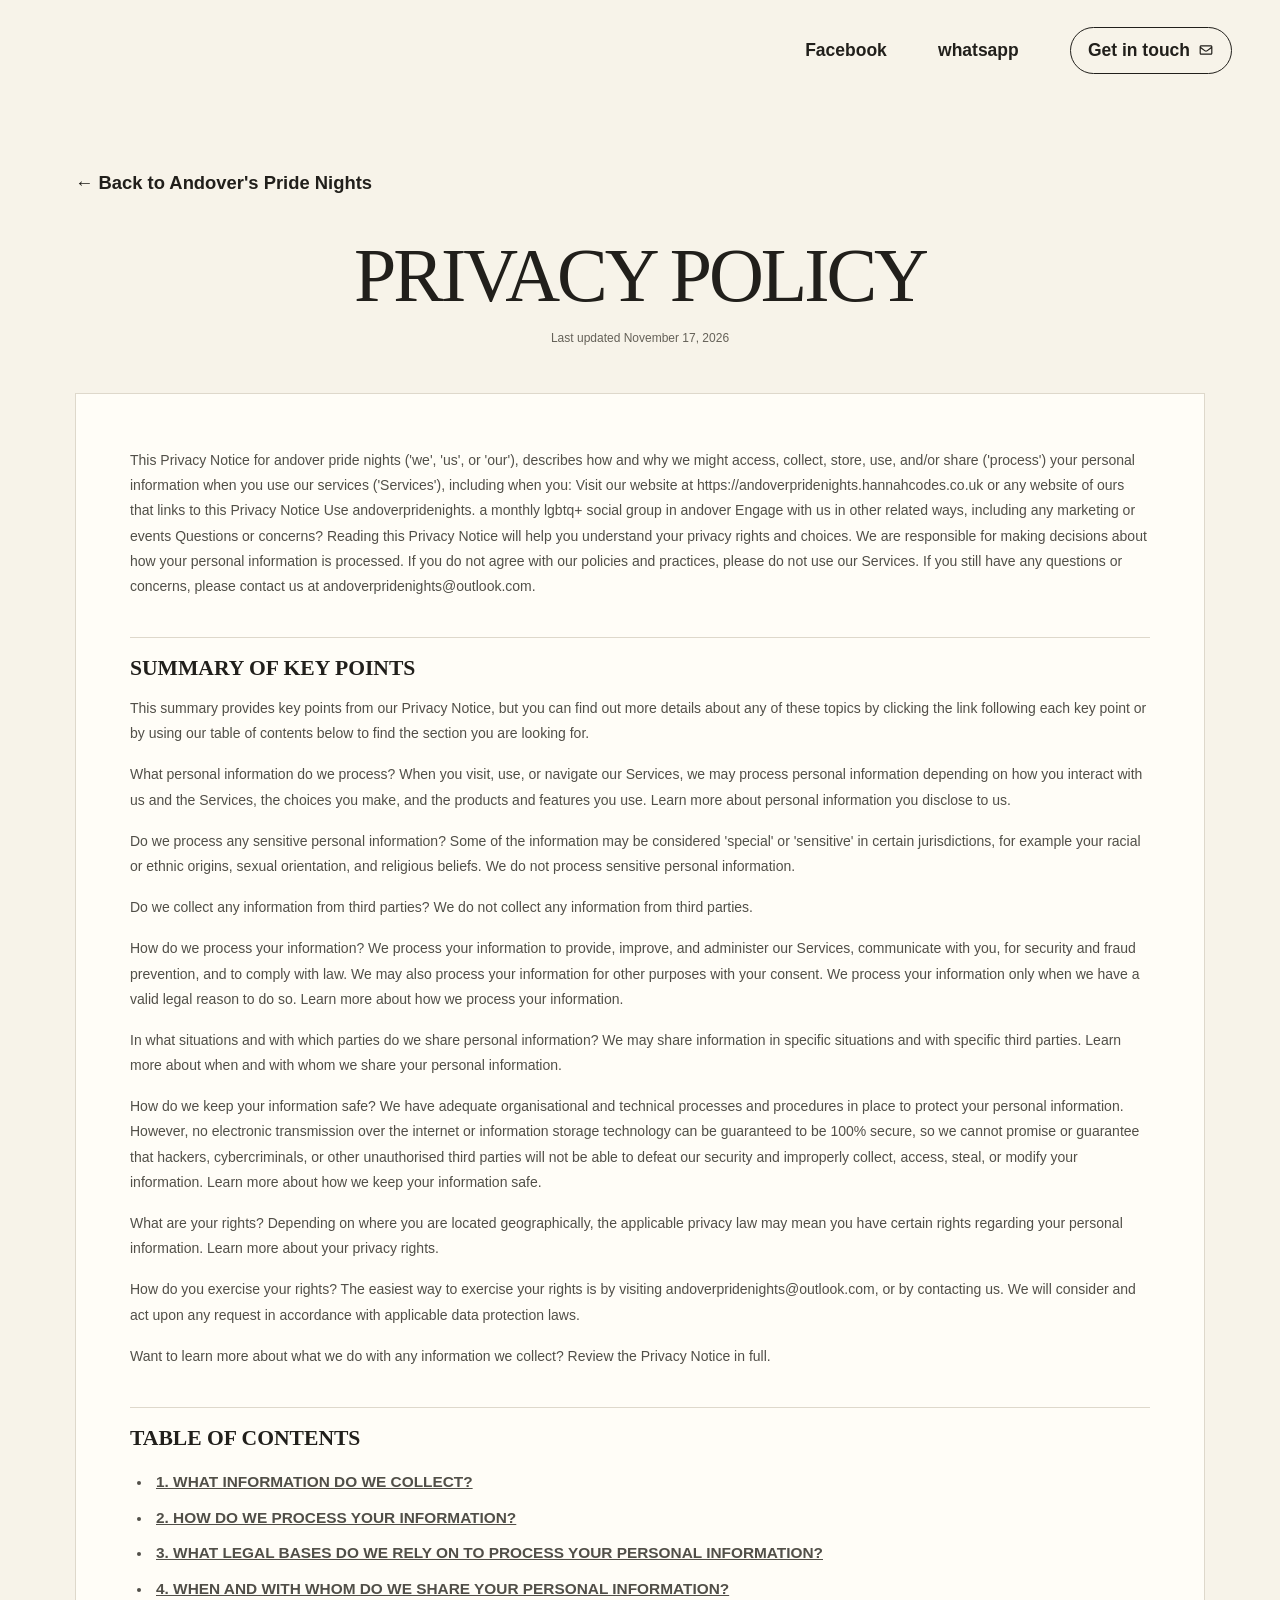
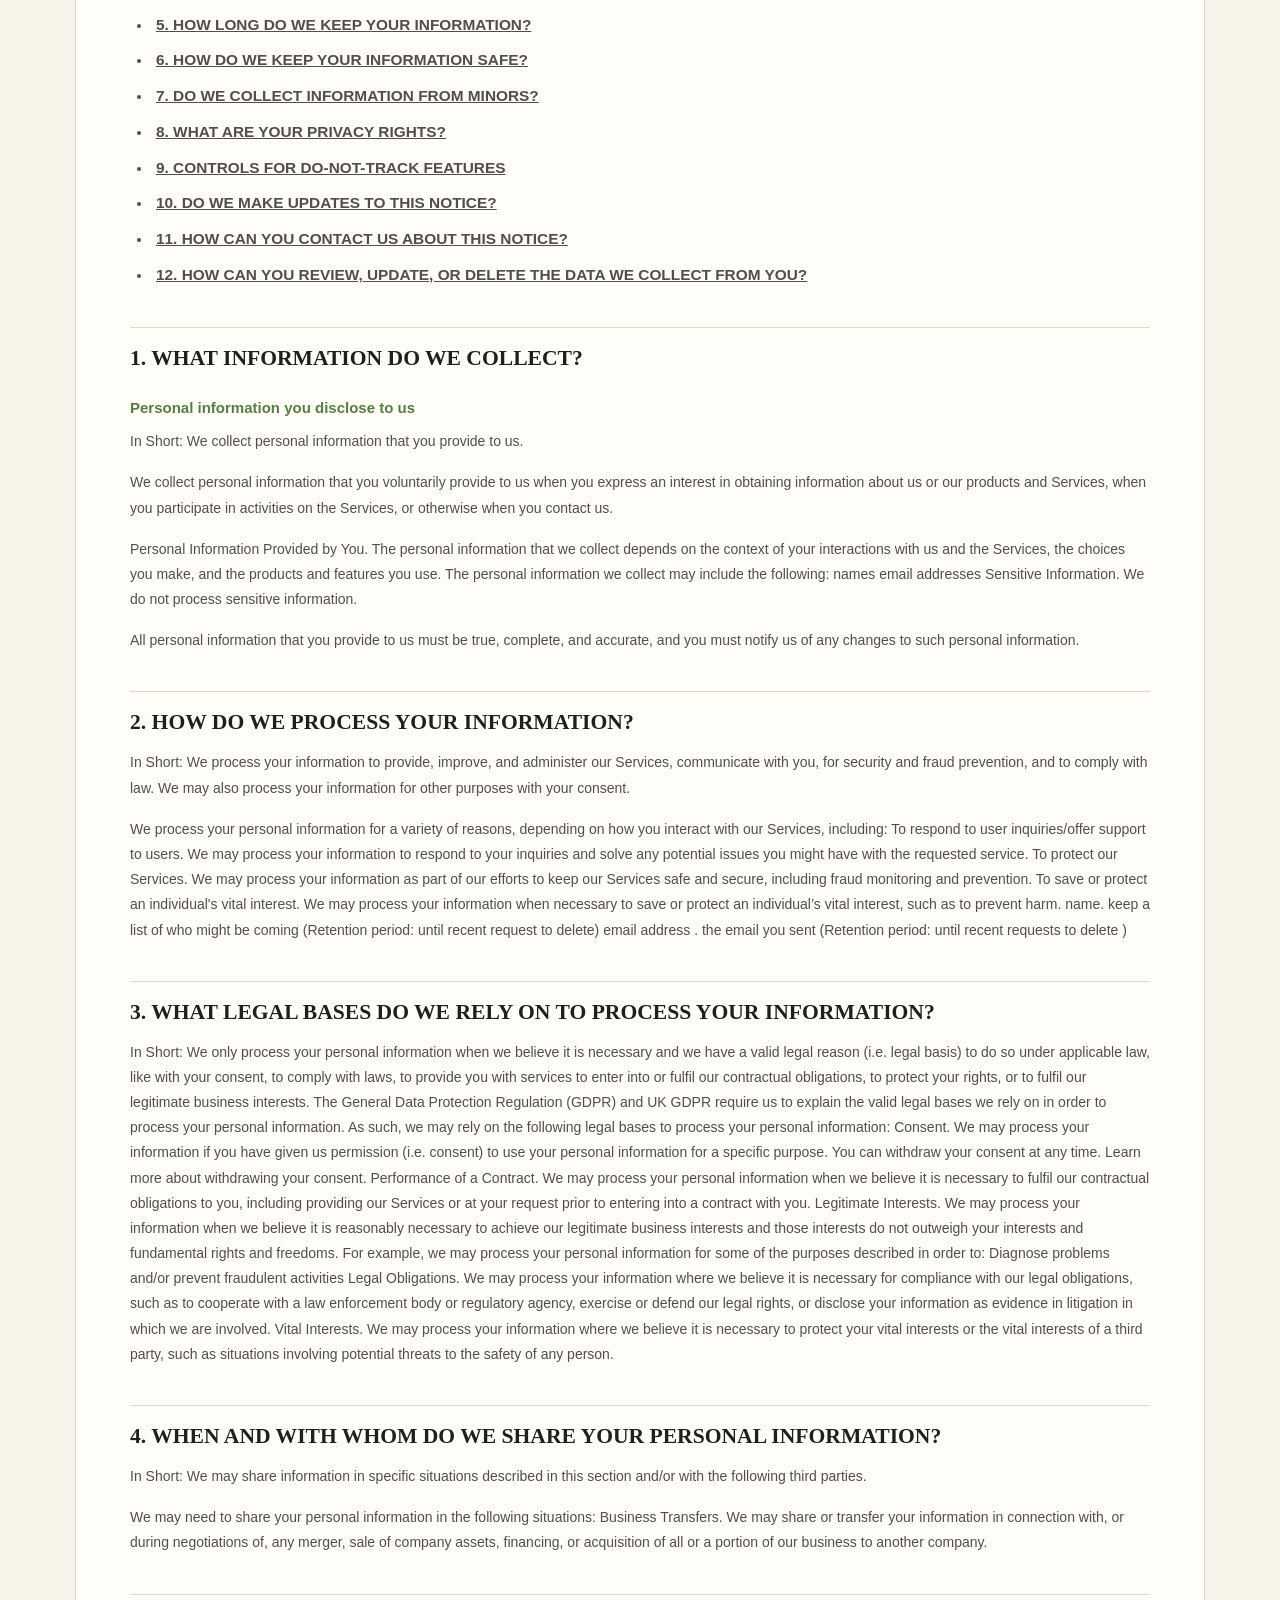
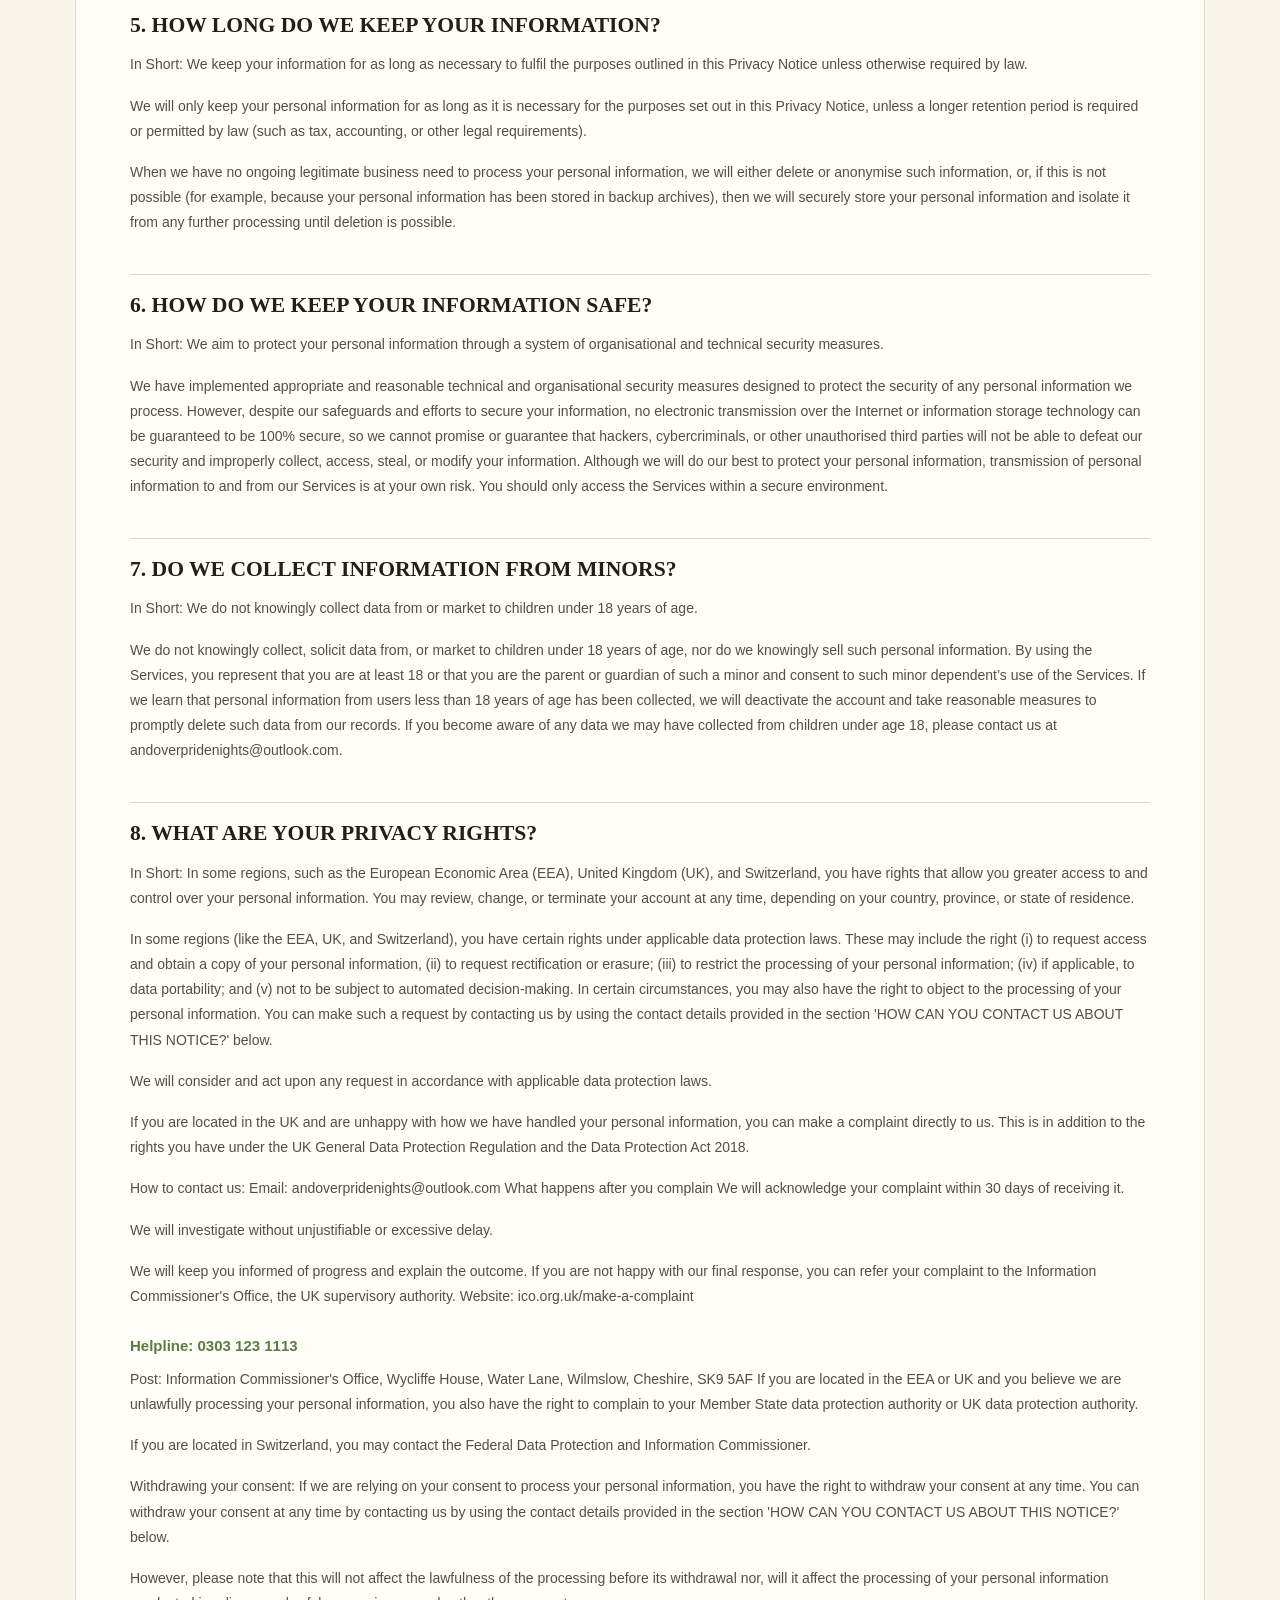
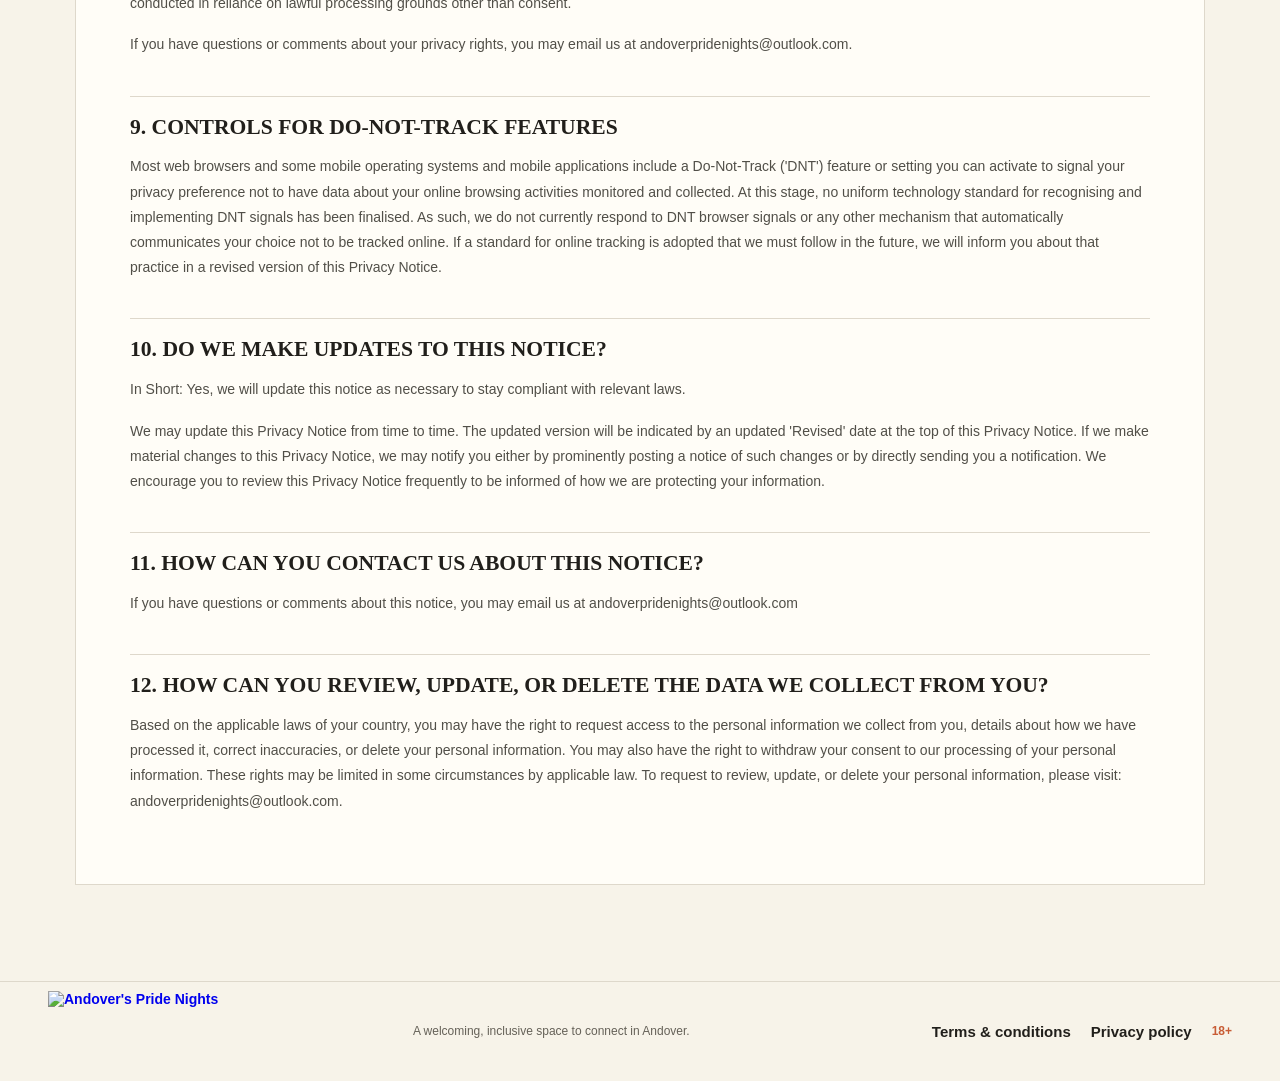
==== terms/privacy-policy.html @ 81ab6841 "made some text size and hover changes" ====
<!doctype html>
<html lang="en-GB">

<head>
  <meta charset="utf-8">
  <meta name="viewport" content="width=device-width, initial-scale=1">
  <meta name="theme-color" content="#f7f3e9">
  <link rel="icon" type="image/x-icon"
    href="https://assets.andoverpridenights.co.uk/images/logos/andover-pride-nights-new-logo.ico">
  <title>Privacy policy — Andover's Pride Nights</title>
  <link rel="stylesheet" href="../src/css/styles.css">
</head>

<body class="legal-page">
  <header class="site-header">
    <a class="wordmark" href="../index.html" aria-label="Andover's Pride Nights home">
      <img class="wordmark-logo"
        src="https://assets.andoverpridenights.co.uk/images/logos/andover-pride-nights-logo.png"
        alt="Andover's Pride Nights">
    </a>
    <nav class="site-nav" aria-label="Main navigation">
      <a href="https://www.facebook.com/groups/1618357456269886/?ref=share">Facebook</a>
      <a href="https://chat.whatsapp.com/DTv6O6o61bpIRokKMU7D2p">whatsapp</a>
      <a class="nav-cta" href="mailto:andoverpridenights@outlook.com">Get in touch <svg
          xmlns="http://www.w3.org/2000/svg"
          viewBox="0 0 640 640"><!--!Font Awesome Free v7.3.1 by @fontawesome - https://fontawesome.com License - https://fontawesome.com/license/free Copyright 2026 Fonticons, Inc.-->
          <path
            d="M125.4 128C91.5 128 64 155.5 64 189.4C64 190.3 64 191.1 64.1 192L64 192L64 448C64 483.3 92.7 512 128 512L512 512C547.3 512 576 483.3 576 448L576 192L575.9 192C575.9 191.1 576 190.3 576 189.4C576 155.5 548.5 128 514.6 128L125.4 128zM528 256.3L528 448C528 456.8 520.8 464 512 464L128 464C119.2 464 112 456.8 112 448L112 256.3L266.8 373.7C298.2 397.6 341.7 397.6 373.2 373.7L528 256.3zM112 189.4C112 182 118 176 125.4 176L514.6 176C522 176 528 182 528 189.4C528 193.6 526 197.6 522.7 200.1L344.2 335.5C329.9 346.3 310.1 346.3 295.8 335.5L117.3 200.1C114 197.6 112 193.6 112 189.4z" />
        </svg></a>
    </nav>
  </header>
  <main class="legal-main">
    <a class="legal-back" href="../index.html">← Back to Andover's Pride Nights</a>
    <h1 class="legal-heading">PRIVACY POLICY</h1>
    <p class="legal-updated">Last updated November 17, 2026</p>
    <article class="legal-copy" aria-label="Privacy policy">
      <p>This Privacy Notice for andover pride nights (&#39;we&#39;, &#39;us&#39;, or &#39;our&#39;), describes how and
        why we might access, collect, store, use, and/or share (&#39;process&#39;) your personal information when you
        use our services (&#39;Services&#39;), including when you: Visit our website at
        https://andoverpridenights.hannahcodes.co.uk or any website of ours that links to this Privacy Notice Use
        andoverpridenights. a monthly lgbtq+ social group in andover Engage with us in other related ways, including any
        marketing or events Questions or concerns? Reading this Privacy Notice will help you understand your privacy
        rights and choices. We are responsible for making decisions about how your personal information is processed. If
        you do not agree with our policies and practices, please do not use our Services. If you still have any
        questions or concerns, please contact us at andoverpridenights@outlook.com.</p>
      <h2>SUMMARY OF KEY POINTS</h2>
      <p>This summary provides key points from our Privacy Notice, but you can find out more details about any of these
        topics by clicking the link following each key point or by using our table of contents below to find the section
        you are looking for.</p>
      <p>What personal information do we process? When you visit, use, or navigate our Services, we may process personal
        information depending on how you interact with us and the Services, the choices you make, and the products and
        features you use. Learn more about personal information you disclose to us.</p>
      <p>Do we process any sensitive personal information? Some of the information may be considered &#39;special&#39;
        or &#39;sensitive&#39; in certain jurisdictions, for example your racial or ethnic origins, sexual orientation,
        and religious beliefs. We do not process sensitive personal information.</p>
      <p>Do we collect any information from third parties? We do not collect any information from third parties.</p>
      <p>How do we process your information? We process your information to provide, improve, and administer our
        Services, communicate with you, for security and fraud prevention, and to comply with law. We may also process
        your information for other purposes with your consent. We process your information only when we have a valid
        legal reason to do so. Learn more about how we process your information.</p>
      <p>In what situations and with which parties do we share personal information? We may share information in
        specific situations and with specific third parties. Learn more about when and with whom we share your personal
        information.</p>
      <p>How do we keep your information safe? We have adequate organisational and technical processes and procedures in
        place to protect your personal information. However, no electronic transmission over the internet or information
        storage technology can be guaranteed to be 100% secure, so we cannot promise or guarantee that hackers,
        cybercriminals, or other unauthorised third parties will not be able to defeat our security and improperly
        collect, access, steal, or modify your information. Learn more about how we keep your information safe.</p>
      <p>What are your rights? Depending on where you are located geographically, the applicable privacy law may mean
        you have certain rights regarding your personal information. Learn more about your privacy rights.</p>
      <p>How do you exercise your rights? The easiest way to exercise your rights is by visiting
        andoverpridenights@outlook.com, or by contacting us. We will consider and act upon any request in accordance
        with applicable data protection laws.</p>
      <p>Want to learn more about what we do with any information we collect? Review the Privacy Notice in full.</p>
      <h2>TABLE OF CONTENTS</h2>
      <ul>
        <li><a class="table-oc" href="#p1"> 1. WHAT INFORMATION DO WE COLLECT?</a></li>
        <li><a class="table-oc" href="#p2">2. HOW DO WE PROCESS YOUR INFORMATION?<a /></li>
        <li><a class="table-oc" href="#p3">3. WHAT LEGAL BASES DO WE RELY ON TO PROCESS YOUR PERSONAL INFORMATION?</a>
        </li>
        <li><a class="table-oc" href="#p4">4. WHEN AND WITH WHOM DO WE SHARE YOUR PERSONAL INFORMATION?</a></li>
        <li><a class="table-oc" href="#p5">5. HOW LONG DO WE KEEP YOUR INFORMATION?</a></li>
        <li><a class="table-oc" href="#p6">6. HOW DO WE KEEP YOUR INFORMATION SAFE?</a></li>
        <li><a class="table-oc" href="#p7">7. DO WE COLLECT INFORMATION FROM MINORS?</a></li>
        <li><a class="table-oc" href="#p8">8. WHAT ARE YOUR PRIVACY RIGHTS?</a></li>
        <li><a class="table-oc" href="#p9">9. CONTROLS FOR DO-NOT-TRACK FEATURES</a></li>
        <li><a class="table-oc" href="#p10">10. DO WE MAKE UPDATES TO THIS NOTICE?</a></li>
        <li><a class="table-oc" href="#p11">11. HOW CAN YOU CONTACT US ABOUT THIS NOTICE?</a></li>
        <li><a class="table-oc" href="#p12">12. HOW CAN YOU REVIEW, UPDATE, OR DELETE THE DATA WE COLLECT FROM YOU?</a>
        </li>
      </ul>
      <h2 id="p1">1. WHAT INFORMATION DO WE COLLECT?</h2>
      <h3>Personal information you disclose to us</h3>
      <p>In Short: We collect personal information that you provide to us.</p>
      <p>We collect personal information that you voluntarily provide to us when you express an interest in obtaining
        information about us or our products and Services, when you participate in activities on the Services, or
        otherwise when you contact us.</p>
      <p>Personal Information Provided by You. The personal information that we collect depends on the context of your
        interactions with us and the Services, the choices you make, and the products and features you use. The personal
        information we collect may include the following: names email addresses Sensitive Information. We do not process
        sensitive information.</p>
      <p>All personal information that you provide to us must be true, complete, and accurate, and you must notify us of
        any changes to such personal information.</p>
      <h2 id="p2">2. HOW DO WE PROCESS YOUR INFORMATION?</h2>
      <p>In Short: We process your information to provide, improve, and administer our Services, communicate with you,
        for security and fraud prevention, and to comply with law. We may also process your information for other
        purposes with your consent.</p>
      <p>We process your personal information for a variety of reasons, depending on how you interact with our Services,
        including: To respond to user inquiries/offer support to users. We may process your information to respond to
        your inquiries and solve any potential issues you might have with the requested service. To protect our
        Services. We may process your information as part of our efforts to keep our Services safe and secure, including
        fraud monitoring and prevention. To save or protect an individual&#39;s vital interest. We may process your
        information when necessary to save or protect an individual’s vital interest, such as to prevent harm. name.
        keep a list of who might be coming (Retention period: until recent request to delete) email address . the email
        you sent (Retention period: until recent requests to delete )</p>
      <h2 id="p3">3. WHAT LEGAL BASES DO WE RELY ON TO PROCESS YOUR INFORMATION?</h2>
      <p>In Short: We only process your personal information when we believe it is necessary and we have a valid legal
        reason (i.e. legal basis) to do so under applicable law, like with your consent, to comply with laws, to provide
        you with services to enter into or fulfil our contractual obligations, to protect your rights, or to fulfil our
        legitimate business interests. The General Data Protection Regulation (GDPR) and UK GDPR require us to explain
        the valid legal bases we rely on in order to process your personal information. As such, we may rely on the
        following legal bases to process your personal information: Consent. We may process your information if you have
        given us permission (i.e. consent) to use your personal information for a specific purpose. You can withdraw
        your consent at any time. Learn more about withdrawing your consent. Performance of a Contract. We may process
        your personal information when we believe it is necessary to fulfil our contractual obligations to you,
        including providing our Services or at your request prior to entering into a contract with you. Legitimate
        Interests. We may process your information when we believe it is reasonably necessary to achieve our legitimate
        business interests and those interests do not outweigh your interests and fundamental rights and freedoms. For
        example, we may process your personal information for some of the purposes described in order to: Diagnose
        problems and/or prevent fraudulent activities Legal Obligations. We may process your information where we
        believe it is necessary for compliance with our legal obligations, such as to cooperate with a law enforcement
        body or regulatory agency, exercise or defend our legal rights, or disclose your information as evidence in
        litigation in which we are involved. Vital Interests. We may process your information where we believe it is
        necessary to protect your vital interests or the vital interests of a third party, such as situations involving
        potential threats to the safety of any person.</p>
      <h2 id="p4">4. WHEN AND WITH WHOM DO WE SHARE YOUR PERSONAL INFORMATION?</h2>
      <p>In Short: We may share information in specific situations described in this section and/or with the following
        third parties.</p>
      <p>We may need to share your personal information in the following situations: Business Transfers. We may share or
        transfer your information in connection with, or during negotiations of, any merger, sale of company assets,
        financing, or acquisition of all or a portion of our business to another company.</p>
      <h2 id="p5">5. HOW LONG DO WE KEEP YOUR INFORMATION?</h2>
      <p>In Short: We keep your information for as long as necessary to fulfil the purposes outlined in this Privacy
        Notice unless otherwise required by law.</p>
      <p>We will only keep your personal information for as long as it is necessary for the purposes set out in this
        Privacy Notice, unless a longer retention period is required or permitted by law (such as tax, accounting, or
        other legal requirements).</p>
      <p>When we have no ongoing legitimate business need to process your personal information, we will either delete or
        anonymise such information, or, if this is not possible (for example, because your personal information has been
        stored in backup archives), then we will securely store your personal information and isolate it from any
        further processing until deletion is possible.</p>
      <h2 id="p6">6. HOW DO WE KEEP YOUR INFORMATION SAFE?</h2>
      <p>In Short: We aim to protect your personal information through a system of organisational and technical security
        measures.</p>
      <p>We have implemented appropriate and reasonable technical and organisational security measures designed to
        protect the security of any personal information we process. However, despite our safeguards and efforts to
        secure your information, no electronic transmission over the Internet or information storage technology can be
        guaranteed to be 100% secure, so we cannot promise or guarantee that hackers, cybercriminals, or other
        unauthorised third parties will not be able to defeat our security and improperly collect, access, steal, or
        modify your information. Although we will do our best to protect your personal information, transmission of
        personal information to and from our Services is at your own risk. You should only access the Services within a
        secure environment.</p>
      <h2 id="p7">7. DO WE COLLECT INFORMATION FROM MINORS?</h2>
      <p>In Short: We do not knowingly collect data from or market to children under 18 years of age.</p>
      <p>We do not knowingly collect, solicit data from, or market to children under 18 years of age, nor do we
        knowingly sell such personal information. By using the Services, you represent that you are at least 18 or that
        you are the parent or guardian of such a minor and consent to such minor dependent’s use of the Services. If we
        learn that personal information from users less than 18 years of age has been collected, we will deactivate the
        account and take reasonable measures to promptly delete such data from our records. If you become aware of any
        data we may have collected from children under age 18, please contact us at andoverpridenights@outlook.com.</p>
      <h2 id="p8">8. WHAT ARE YOUR PRIVACY RIGHTS?</h2>
      <p>In Short: In some regions, such as the European Economic Area (EEA), United Kingdom (UK), and Switzerland, you
        have rights that allow you greater access to and control over your personal information. You may review, change,
        or terminate your account at any time, depending on your country, province, or state of residence.</p>
      <p>In some regions (like the EEA, UK, and Switzerland), you have certain rights under applicable data protection
        laws. These may include the right (i) to request access and obtain a copy of your personal information, (ii) to
        request rectification or erasure; (iii) to restrict the processing of your personal information; (iv) if
        applicable, to data portability; and (v) not to be subject to automated decision-making. In certain
        circumstances, you may also have the right to object to the processing of your personal information. You can
        make such a request by contacting us by using the contact details provided in the section &#39;HOW CAN YOU
        CONTACT US ABOUT THIS NOTICE?&#39; below.</p>
      <p>We will consider and act upon any request in accordance with applicable data protection laws.</p>
      <p>If you are located in the UK and are unhappy with how we have handled your personal information, you can make a
        complaint directly to us. This is in addition to the rights you have under the UK General Data Protection
        Regulation and the Data Protection Act 2018.</p>
      <p>How to contact us: Email: andoverpridenights@outlook.com What happens after you complain We will acknowledge
        your complaint within 30 days of receiving it.</p>
      <p>We will investigate without unjustifiable or excessive delay.</p>
      <p>We will keep you informed of progress and explain the outcome. If you are not happy with our final response,
        you can refer your complaint to the Information Commissioner&#39;s Office, the UK supervisory authority.
        Website: ico.org.uk/make-a-complaint</p>
      <h3>Helpline: 0303 123 1113</h3>
      <p>Post: Information Commissioner&#39;s Office, Wycliffe House, Water Lane, Wilmslow, Cheshire, SK9 5AF If you are
        located in the EEA or UK and you believe we are unlawfully processing your personal information, you also have
        the right to complain to your Member State data protection authority or UK data protection authority.</p>
      <p>If you are located in Switzerland, you may contact the Federal Data Protection and Information Commissioner.
      </p>
      <p>Withdrawing your consent: If we are relying on your consent to process your personal information, you have the
        right to withdraw your consent at any time. You can withdraw your consent at any time by contacting us by using
        the contact details provided in the section &#39;HOW CAN YOU CONTACT US ABOUT THIS NOTICE?&#39; below.</p>
      <p>However, please note that this will not affect the lawfulness of the processing before its withdrawal nor, will
        it affect the processing of your personal information conducted in reliance on lawful processing grounds other
        than consent.</p>
      <p>If you have questions or comments about your privacy rights, you may email us at
        andoverpridenights@outlook.com.</p>
      <h2 id="p9">9. CONTROLS FOR DO-NOT-TRACK FEATURES</h2>
      <p>Most web browsers and some mobile operating systems and mobile applications include a Do-Not-Track
        (&#39;DNT&#39;) feature or setting you can activate to signal your privacy preference not to have data about
        your online browsing activities monitored and collected. At this stage, no uniform technology standard for
        recognising and implementing DNT signals has been finalised. As such, we do not currently respond to DNT browser
        signals or any other mechanism that automatically communicates your choice not to be tracked online. If a
        standard for online tracking is adopted that we must follow in the future, we will inform you about that
        practice in a revised version of this Privacy Notice.</p>
      <h2 id="p10">10. DO WE MAKE UPDATES TO THIS NOTICE?</h2>
      <p>In Short: Yes, we will update this notice as necessary to stay compliant with relevant laws.</p>
      <p>We may update this Privacy Notice from time to time. The updated version will be indicated by an updated
        &#39;Revised&#39; date at the top of this Privacy Notice. If we make material changes to this Privacy Notice, we
        may notify you either by prominently posting a notice of such changes or by directly sending you a notification.
        We encourage you to review this Privacy Notice frequently to be informed of how we are protecting your
        information.</p>
      <h2 id="p11">11. HOW CAN YOU CONTACT US ABOUT THIS NOTICE?</h2>
      <p>If you have questions or comments about this notice, you may email us at andoverpridenights@outlook.com </p>
      </ul>
      <h2 id="p12">12. HOW CAN YOU REVIEW, UPDATE, OR DELETE THE DATA WE COLLECT FROM YOU?</h2>
      <p>Based on the applicable laws of your country, you may have the right to request access to the personal
        information we collect from you, details about how we have processed it, correct inaccuracies, or delete your
        personal information. You may also have the right to withdraw your consent to our processing of your personal
        information. These rights may be limited in some circumstances by applicable law. To request to review, update,
        or delete your personal information, please visit: andoverpridenights@outlook.com.</p>
    </article>
  </main>
  <footer class="site-footer legal-footer">
    <a class="footer-brand" href="../index.html"><img class="footer-logo"
        src="https://assets.andoverpridenights.co.uk/images/logos/andover-pride-nights-logo.png"
        alt="Andover's Pride Nights"></a>
    <p>A welcoming, inclusive space to connect in Andover.</p>
    <nav class="footer-links" aria-label="Legal">
      <a href="terms.html">Terms &amp; conditions</a>
      <a href="privacy-policy.html">Privacy policy</a>
    </nav>
    <span class="footer-age">18+</span>
  </footer>
</body>

</html>
---- src/css/styles.css ----
:root {
  color-scheme: light;
  --paper: #f7f3e9;
  --paper-light: #fffdf7;
  --ink: #211f1b;
  --muted: #656158;
  --green: #587d43;
  --blue: #287cba;
  --orange: #c85c35;
  --purple: #9946bb;
  --line: #ded8cb;
  font-family: "Shantell Sans", cursive;
  --serif: "Shantell Sans", cursive;
  --sans: "Aptos", "Segoe UI", Arial, sans-serif;
}
* {
  box-sizing: border-box;
}

html {
  scroll-behavior: smooth;
}

body {
  margin: 0;
  background: var(--paper);
  color: var(--ink);
  font-family: var(--sans);
  -webkit-font-smoothing: antialiased;
}

.site-header {
  position: relative;
  z-index: 2;
  display: flex;
  align-items: center;
  justify-content: space-between;
  width: min(100% - 96px, 1280px);
  height: 100px;
  margin: 0 auto;
}

.wordmark {
  display: inline-flex;
  align-items: center;
  color: var(--ink);
  text-decoration: none;
}
.arrow-svg {
  width: 1em;
  height: 1em;
  flex: 0 0 1em;
  fill: currentColor;
  transform: rotate(45deg);
}
.wordmark-logo {
  display: block;
  width: auto;
  height: 145px;
  max-width: 260px;
  object-fit: contain;
}
.footer-logo {
  display: block;
  width: auto;
  height: 80px;
  max-width: 260px;
  object-fit: contain;
}
.site-nav {
  display: flex;
  align-items: center;
  gap: clamp(22px, 4vw, 58px);
  font-size: 14px;
}

.site-nav a,
.footer-links a {
  text-decoration: none;
  color: var(--ink);
  font-weight: bold;
  font-size: 1.25em;
}

.site-nav a:not(.nav-cta):hover,
.footer-links a:hover {
  text-decoration: underline;
  text-underline-offset: 4px;
  color: var(--green);
  font-weight: bold;
}

.nav-cta {
  display: inline-flex;
  align-items: center;
  justify-content: center;
  gap: 8px;
  padding: 12px 17px;
  border: 1px solid var(--ink);
  border-radius: 999px;
  white-space: nowrap;
}
.nav-cta:hover {
  background: var(--green);
  color: white;
}
.nav-cta svg,
.button-primary svg {
  display: block;
  width: 16px;
  height: 16px;
  flex: 0 0 16px;
  fill: currentColor;
}

.button span {
  margin-left: 9px;
}

.hero {
  position: relative;
  min-height: 680px;
  overflow: hidden;
}

.rainbow-arc {
  position: absolute;
  top: 0;
  left: 0;
  width: 100%;
  height: clamp(110px, 16vw, 210px);
  pointer-events: none;
}

.hero-inner {
  position: relative;
  display: grid;
  grid-template-columns: 1.1fr 0.9fr;
  align-items: center;
  gap: 5vw;
  width: min(100% - 160px, 1120px);
  min-height: 600px;
  margin: 28px auto 0;
  padding: 70px 0 60px;
}

.hero-copy {
  padding-top: 40px;
}

.eyebrow {
  display: flex;
  align-items: center;
  gap: 9px;
  margin: 0 0 25px;
  color: var(--muted);
  font-size: 12px;
  font-weight: 700;
  letter-spacing: 0.12em;
  text-transform: uppercase;
}

.eyebrow-dot {
  width: 8px;
  height: 8px;
  border-radius: 50%;
  background: var(--green);
}

h1,
h2,
h3,
p {
  margin-top: 0;
}

.hero h1 {
  margin-bottom: 23px;
  font-family: var(--serif);
  font-size: clamp(54px, 7.3vw, 94px);
  font-weight: 400;
  letter-spacing: -0.045em;
  line-height: 0.98;
}

.hero h1 em,
.section-heading h2 em,
.contact-section h2 em {
  color: var(--green);
  font-weight: 400;
}

.hero-intro {
  max-width: 470px;
  margin-bottom: 30px;
  color: var(--muted);
  font-size: 16px;
  line-height: 1.8;
}

.hero-actions {
  display: flex;
  align-items: center;
  gap: 22px;
}

.button {
  display: inline-flex;
  align-items: center;
  justify-content: center;
  min-height: 50px;
  padding: 0 21px;
  border-radius: 999px;
  font-size: 13px;
  font-weight: 700;
  text-decoration: none;
  transition:
    transform 160ms ease,
    background-color 160ms ease;
}

.button-primary {
  gap: 8px;
  white-space: nowrap;
  background: var(--ink);
  color: white;
}

.button-primary:hover {
  background: var(--green);
}

.age-note {
  color: var(--muted);
  font-size: 13px;
}

.age-note span {
  margin-right: 5px;
  color: var(--orange);
  font-weight: 700;
}

.hero-art {
  position: relative;
  display: grid;
  min-height: 430px;
  place-items: center;
}

.invite-card {
  position: relative;
  z-index: 1;
  display: flex;
  width: min(70%, 330px);
  min-height: 370px;
  flex-direction: column;
  align-items: flex-start;
  justify-content: space-between;
  padding: 32px;
  transform: rotate(4deg);
  border: 1px solid var(--ink);
  background: #e7d2ef;
  box-shadow: 12px 14px 0 var(--ink);
}

.invite-kicker,
.invite-bottom {
  font-size: 11px;
  font-weight: 700;
  letter-spacing: 0.14em;
}

.invite-title {
  font-family: var(--serif);
  font-size: clamp(38px, 4vw, 52px);
  letter-spacing: -0.04em;
  line-height: 0.94;
}

.invite-rule {
  width: 100%;
  height: 8px;
  background: linear-gradient(
    90deg,
    #e99ba4 0 20%,
    #f1d17c 20% 40%,
    #a9d49f 40% 60%,
    #8abbe0 60% 80%,
    #a782c6 80%
  );
}

.art-orbit {
  position: absolute;
  border: 1px solid var(--ink);
  border-radius: 50%;
}

.orbit-one {
  width: 360px;
  height: 360px;
  background: #f2d47f;
}

.orbit-two {
  width: 420px;
  height: 220px;
  transform: rotate(-35deg);
  background: #b7d8aa;
}

.art-sparkle {
  position: absolute;
  z-index: 2;
  color: var(--orange);
}

.sparkle-one {
  top: 36px;
  right: 3%;
  font-size: 50px;
}

.sparkle-two {
  bottom: 30px;
  left: 7%;
  color: var(--purple);
  font-size: 40px;
}

.art-caption {
  position: absolute;
  right: -10px;
  bottom: 0;
  z-index: 2;
  font-family: var(--serif);
  font-size: 17px;
  transform: rotate(-8deg);
}

.scroll-cue {
  position: absolute;
  bottom: 25px;
  left: max(48px, calc((100% - 1120px) / 2));
  display: flex;
  align-items: center;
  gap: 10px;
  color: var(--muted);
  font-size: 12px;
  text-decoration: none;
}

.scroll-cue span {
  display: grid;
  width: 28px;
  height: 28px;
  place-items: center;
  border: 1px solid var(--line);
  border-radius: 50%;
  color: var(--ink);
}

.welcome-section {
  display: grid;
  grid-template-columns: 1fr 0.7fr;
  align-items: end;
  gap: 12%;
  padding: 112px max(80px, calc((100% - 1120px) / 2));
  background: var(--paper-light);
}

.section-heading .eyebrow {
  margin-bottom: 22px;
}

.section-heading h2,
.contact-section h2 {
  margin-bottom: 0;
  font-family: var(--serif);
  font-size: clamp(42px, 5vw, 65px);
  font-weight: 400;
  letter-spacing: -0.035em;
  line-height: 1.08;
}

.welcome-copy {
  max-width: 430px;
  padding-bottom: 5px;
}

.welcome-copy > p {
  margin-bottom: 24px;
  color: var(--muted);
  font-size: 16px;
  line-height: 1.85;
}

.text-link {
  color: var(--link);
  font-size: 14px;
  font-weight: 700;
  text-decoration-thickness: 1px;
  text-underline-offset: 5px;
  font-weight: bold;
  font-size: 1.25em;
}
.text-link:hover {
  color: var(--green);
  font-weight: bold;
  font-size: 1.25em;
}

.details-section {
  display: grid;
  grid-template-columns: repeat(3, 1fr);
  gap: 15px;
  width: min(100% - 160px, 1120px);
  margin: 0 auto;
  padding: 92px 0 105px;
}

.detail-card {
  position: relative;
  min-height: 300px;
  padding: 28px;
  border: 1px solid var(--ink);
}

.detail-card-green {
  background: #dce8d1;
}

.detail-card-blue {
  background: #d8e8f1;
}

.detail-card-lilac {
  background: #e8dcee;
}

.detail-number {
  font-size: 12px;
  font-weight: 700;
  letter-spacing: 0.12em;
}
.detail-icon-2 {
  display: block;
  fill: #c288db;
  width: 60px;
  height: 60px;
}
.detail-label {
  margin: 36px 0 10px;
  color: var(--muted);
  font-size: 12px;
  letter-spacing: 0.06em;
  text-transform: uppercase;
}

.detail-card h3 {
  margin-bottom: 12px;
  font-family: var(--serif);
  font-size: 32px;
  font-weight: 400;
  letter-spacing: -0.02em;
  line-height: 1.12;
}

.detail-card > p:last-child {
  max-width: 280px;
  margin-bottom: 0;
  color: #514f48;
  font-size: 14px;
  line-height: 1.7;
}

.contact-section {
  position: relative;
  overflow: hidden;
  padding: 90px 24px 82px;
  background: var(--green);
  color: var(--paper-light);
  text-align: center;
}

.contact-section .eyebrow {
  justify-content: center;
  color: #e2e8db;
}

.contact-section h2 {
  margin-bottom: 18px;
  font-size: clamp(48px, 6vw, 76px);
}

.contact-section h2 em {
  color: #e9d2f3;
}

.contact-copy {
  max-width: 445px;
  margin: 0 auto 25px;
  color: #e2e8db;
  font-size: 16px;
  line-height: 1.75;
}

.contact-form {
  display: grid;
  grid-template-columns: repeat(2, minmax(0, 1fr));
  gap: 18px;
  width: min(100%, 620px);
  margin: 28px auto 0;
  padding: 28px;
  color: var(--ink);
  text-align: left;
}

.form-field {
  display: grid;
  gap: 7px;
}

.form-field[hidden] {
  display: none;
}

.form-field:nth-of-type(3),
.form-field:nth-of-type(4),
.form-field:has(#contact-message),
.form-note,
.form-status {
  grid-column: 1 / -1;
}

.form-field label {
  font-size: 14px;
  font-weight: 700;
}

.form-field input,
.form-field select,
.form-field textarea {
  width: 100%;
  min-height: 46px;
  padding: 11px 12px;
  border: 1px solid #c9c3b7;
  border-radius: 2px;
  background: #ffffff;
  color: var(--ink);
  font: inherit;
  font-size: 16px;
  border-radius: 2em;
}

.form-field textarea {
  min-height: 130px;
  resize: vertical;
}

.form-field input:focus-visible,
.form-field select:focus-visible,
.form-field textarea:focus-visible {
  outline: 3px solid #211f1b;
}

.button-light {
  min-height: 48px;
  background: #211f1b;
  color: white;
}

.button-light:hover {
  background: #314625;
}

.form-submit {
  display: flex;
  width: max-content;
  max-width: 100%;
  grid-column: 1 / -1;
  justify-self: center;
  gap: 8px;
  margin: 0;
  border: 0;
  cursor: pointer;
  font-family: inherit;
}

.form-note,
.form-status {
  margin: 0;
  color: var(--paper-light);
  font-size: 12px;
  line-height: 1.6;
}

.form-status {
  color: var(--green);
  font-weight: 600;
}

.contact-footnote {
  margin: 20px 0 0;
  color: #ffffff;
  font-size: 12px;
}

.contact-footnote a {
  color: inherit;
  text-underline-offset: 3px;
}

.contact-star {
  position: absolute;
  top: 45px;
  right: 12%;
  color: #e9d2f3;
  font-size: 36px;
}

.site-footer {
  display: grid;
  grid-template-columns: 1fr 1.2fr 1fr auto;
  align-items: center;
  gap: 20px;
  width: min(100% - 96px, 1280px);
  min-height: 100px;
  margin: 0 auto;
  font-size: 12px;
}

.footer-brand {
  font-size: 14px;
  font-weight: 700;
  text-decoration: none;
}

.footer-brand span {
  color: var(--purple);
}

.site-footer > p {
  margin: 0;
  color: var(--muted);
}

.footer-links {
  display: flex;
  justify-content: flex-end;
  gap: 20px;
}

.footer-age {
  color: var(--orange);
  font-weight: 700;
}

.legal-page {
  min-height: 100vh;
}

.legal-main {
  width: min(100% - 150px);
  margin: 0 auto;
  padding: 72px 0 96px;
}

.legal-back {
  color: var(--link);
  font-size: 14px;
  font-weight: 700;
  text-decoration: none;
  font-weight: bold;
  font-size: 1.15em;
}
.legal-back:hover {
  color: var(--green);
  font-size: 14px;
  font-weight: 700;
  text-decoration: none;
  font-weight: bold;
  font-size: 1.15em;
}
.table-oc {
  color: var(--link);
  font-weight: bold;
  font-size: 1.1em;
}
.table-oc:hover {
  color: var(--green);
}
.legal-heading {
  margin: 38px 0 12px;
  font-family: var(--serif);
  font-size: clamp(48px, 7vw, 76px);
  font-weight: 400;
  text-align: center;
  letter-spacing: -0.04em;
}
.legal-updated {
  margin-bottom: 48px;
  color: var(--muted);
  font-size: 12px;
  text-align: center;
}

.legal-copy {
  padding: clamp(24px, 5vw, 54px);
  border: 1px solid var(--line);
  background: var(--paper-light);
}

.legal-copy h2 {
  margin: 38px 0 14px;
  padding-top: 18px;
  border-top: 1px solid var(--line);
  font-family: var(--serif);
  font-size: 1.35em;
  font-weight: bold;
  line-height: 1.2;
}

.legal-copy h2:first-child {
  margin-top: 0;
  padding-top: 0;
  border-top: 0;
}

.legal-copy h3 {
  margin: 26px 0 10px;
  color: var(--green);
  font-size: 15px;
  line-height: 1.45;
}

.legal-copy p,
.legal-copy li {
  color: #514f48;
  font-size: 14px;
  line-height: 1.8;
  overflow-wrap: anywhere;
}

.legal-copy p {
  margin: 0 0 16px;
}

.legal-copy ul,
.legal-copy ol {
  padding-left: 22px;
}

.legal-copy li {
  padding-left: 4px;
  margin-bottom: 8px;
}

.legal-copy .a_links {
  color: var(--green);
  overflow-wrap: anywhere;
}

.legal-footer {
  width: 100%;
  border-top: 1px solid var(--line);
  padding: 0 max(48px, calc((100% - 1280px) / 2));
}

@media (max-width: 850px) {
  .site-header,
  .site-footer {
    width: calc(100% - 48px);
  }

  .hero-inner,
  .details-section {
    width: calc(100% - 80px);
  }

  .hero-inner {
    gap: 20px;
  }

  .hero h1 {
    font-size: clamp(44px, 6vw, 52px);
  }

  .hero-art {
    min-height: 360px;
  }

  .invite-card {
    width: 78%;
    min-height: 330px;
    padding: 25px;
  }

  .orbit-one {
    width: 300px;
    height: 300px;
  }

  .orbit-two {
    width: 340px;
    height: 190px;
  }

  .welcome-section {
    gap: 8%;
    padding-right: 40px;
    padding-left: 40px;
  }

  .detail-card {
    padding: 22px;
  }

  .detail-card h3 {
    font-size: 28px;
  }

  .site-footer {
    grid-template-columns: 1fr 1fr;
    padding: 22px 0;
  }

  .footer-links {
    justify-content: flex-start;
  }
}

@media (max-width: 600px) {
  .site-header {
    width: calc(100% - 40px);
    height: 78px;
  }

  .wordmark-logo {
    height: 54px;
    max-width: 190px;
  }

  .site-nav {
    gap: 15px;
  }

  .nav-cta {
    padding: 10px 13px;
    font-size: 11px;
  }

  .hero {
    min-height: 0;
  }

  .rainbow-arc {
    top: 8px;
    width: 150%;
    height: 125px;
  }

  .hero-inner {
    grid-template-columns: 1fr;
    gap: 10px;
    width: calc(100% - 48px);
    min-height: 0;
    margin-top: 90px;
    padding: 32px 0 46px;
  }

  .hero-copy {
    padding-top: 0;
  }

  .hero h1 {
    font-size: clamp(42px, 11vw, 46px);
  }

  .hero-intro {
    max-width: 390px;
    font-size: 16px;
  }

  .hero-art {
    min-height: 370px;
    margin: 5px 0 5px;
  }

  .invite-card {
    width: min(68%, 290px);
    min-height: 320px;
  }

  .scroll-cue {
    display: none;
  }

  .welcome-section {
    grid-template-columns: 1fr;
    gap: 30px;
    padding: 72px 24px;
  }

  .section-heading h2 {
    font-size: clamp(36px, 10vw, 44px);
  }

  .details-section {
    grid-template-columns: 1fr;
    gap: 12px;
    width: calc(100% - 48px);
    padding: 52px 0 70px;
  }

  .detail-card {
    min-height: 260px;
    padding: 25px;
  }

  .detail-label {
    margin-top: 30px;
  }

  .contact-section {
    padding: 78px 24px 66px;
  }

  .contact-form {
    grid-template-columns: 1fr;
    gap: 16px;
    padding: 20px;
  }

  .form-field:nth-of-type(3),
  .form-field:nth-of-type(4),
  .form-field:has(#contact-message),
  .form-note,
  .form-status {
    grid-column: auto;
  }

  .contact-section h2 {
    font-size: clamp(36px, 10vw, 39px);
  }

  .contact-star {
    top: 25px;
    right: 8%;
    font-size: 27px;
  }

  .button-light {
    max-width: 100%;
    padding: 0 15px;
    font-size: 12px;
  }

  .site-footer {
    grid-template-columns: 1fr auto;
    gap: 12px;
    width: calc(100% - 40px);
    padding: 24px 0;
  }

  .site-footer > p {
    grid-column: 1 / -1;
  }

  .footer-links {
    flex-wrap: wrap;
    gap: 12px;
  }

  .legal-main {
    width: calc(100% - 32px);
    padding: 50px 0 65px;
  }

  .legal-heading {
    margin-top: 30px;
  }
  .legal-subheading {
    margin-top: 40px;
    font-size: 2em;
  }

  .legal-updated {
    margin-bottom: 30px;
  }

  .legal-copy {
    padding: 22px 18px;
  }

  .legal-copy h2 {
    font-size: 24px;
  }

  .legal-copy p,
  .legal-copy li {
    font-size: 13px;
  }

  .legal-footer {
    padding: 0 20px;
  }
}

@media (prefers-reduced-motion: reduce) {
  *,
  *::before,
  *::after {
    scroll-behavior: auto !important;
    transition-duration: 0.01ms !important;
  }
}
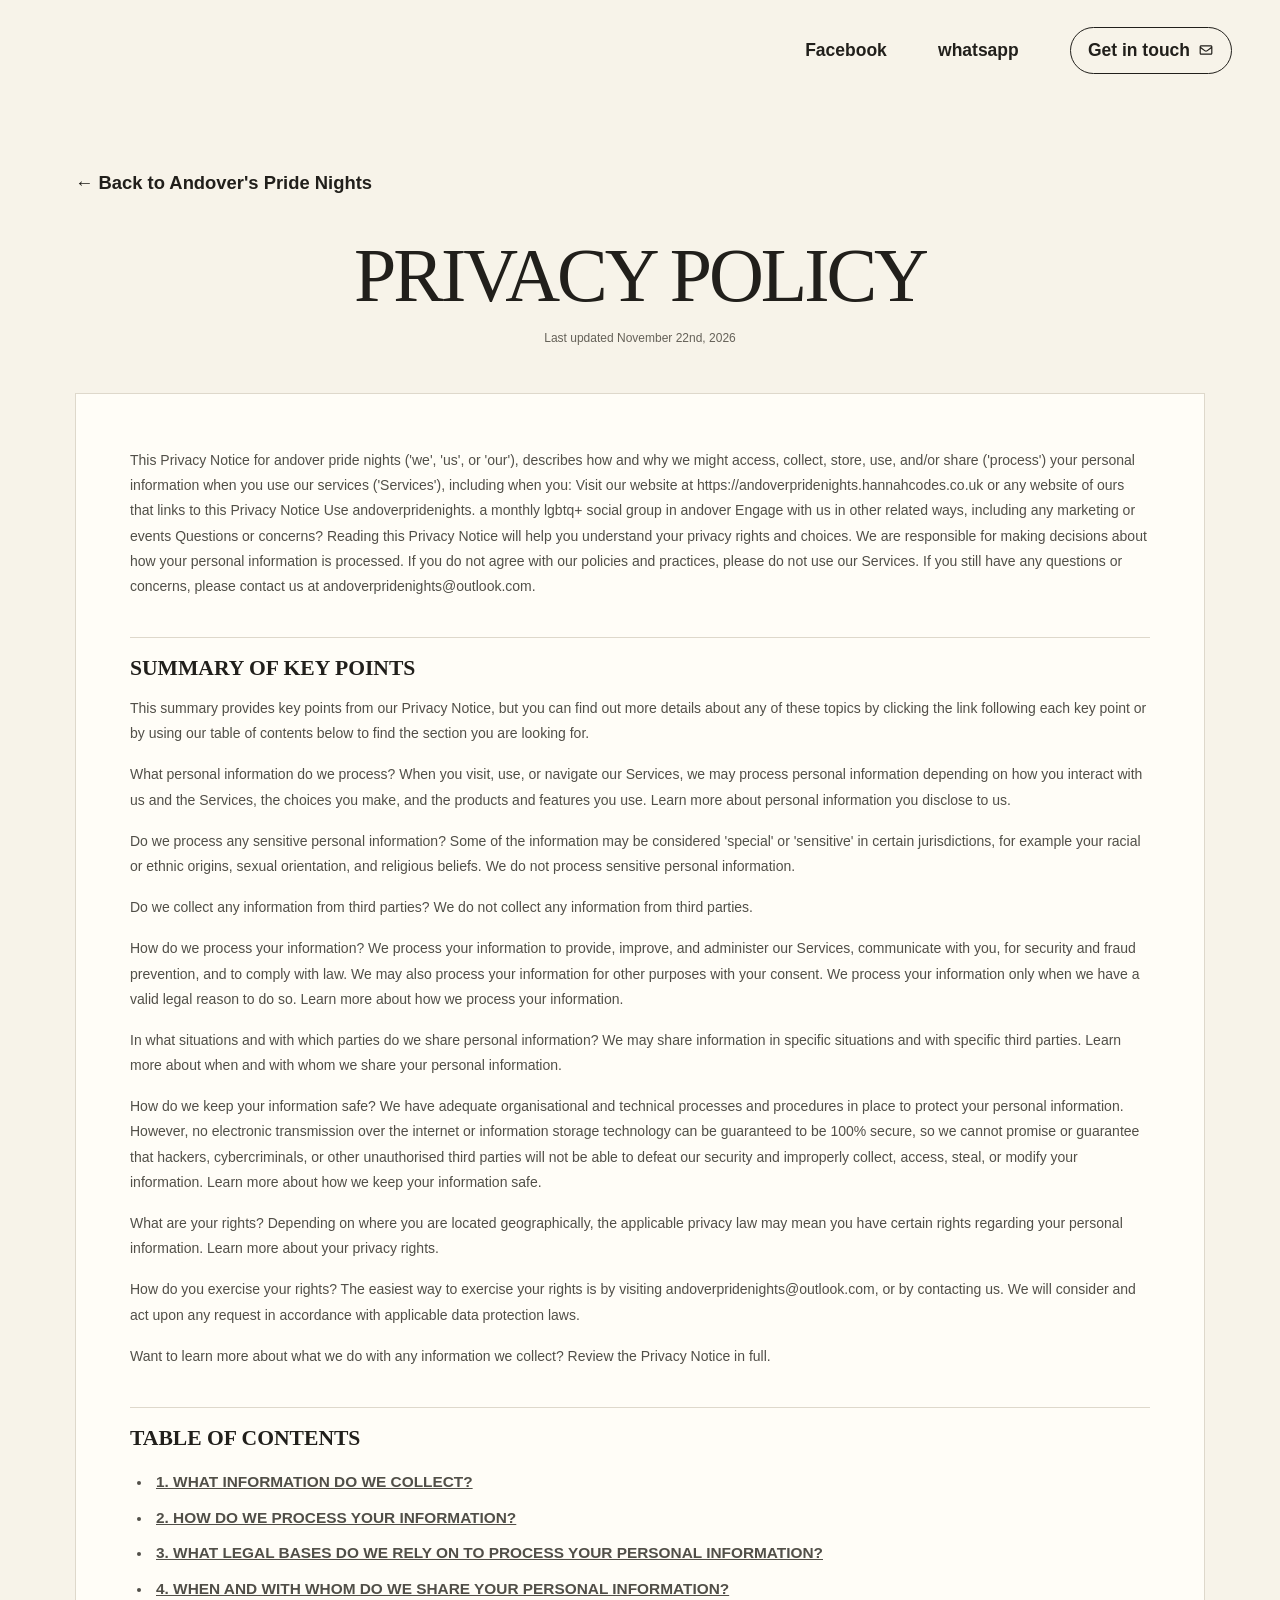
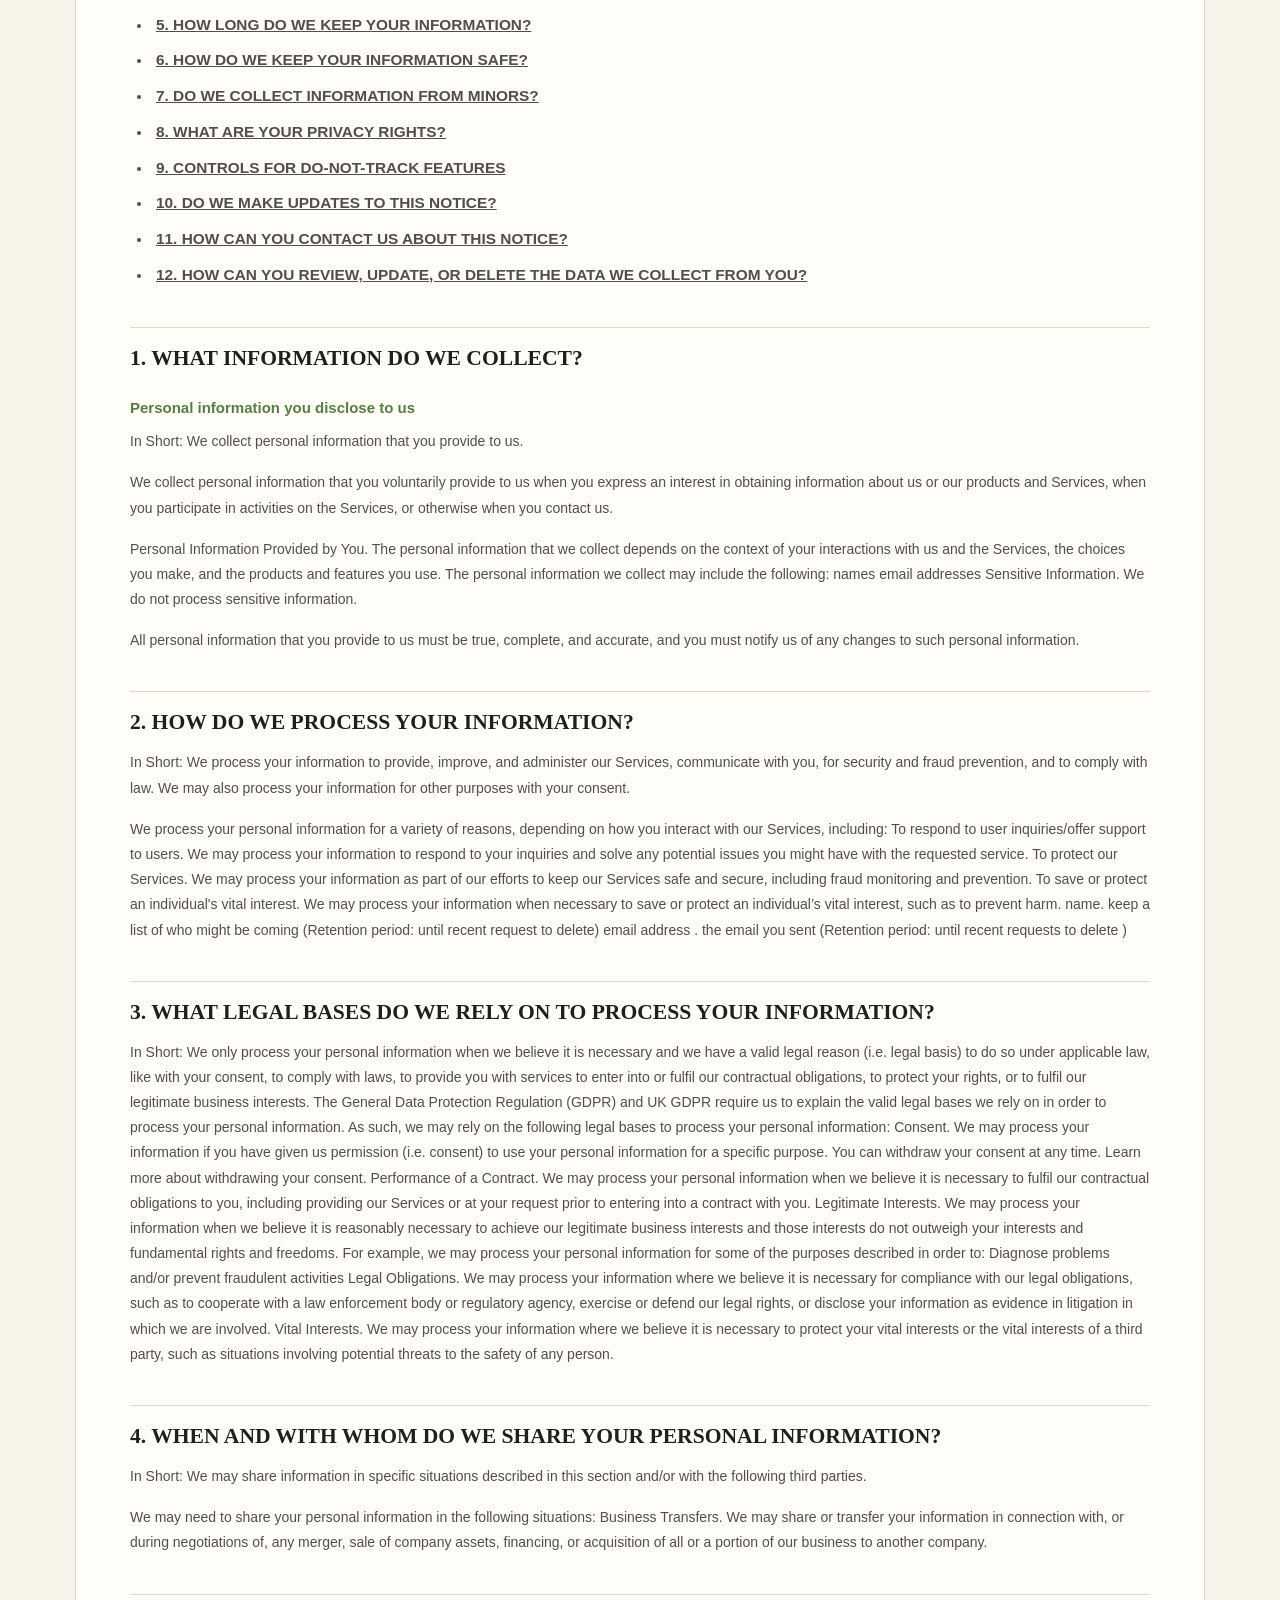
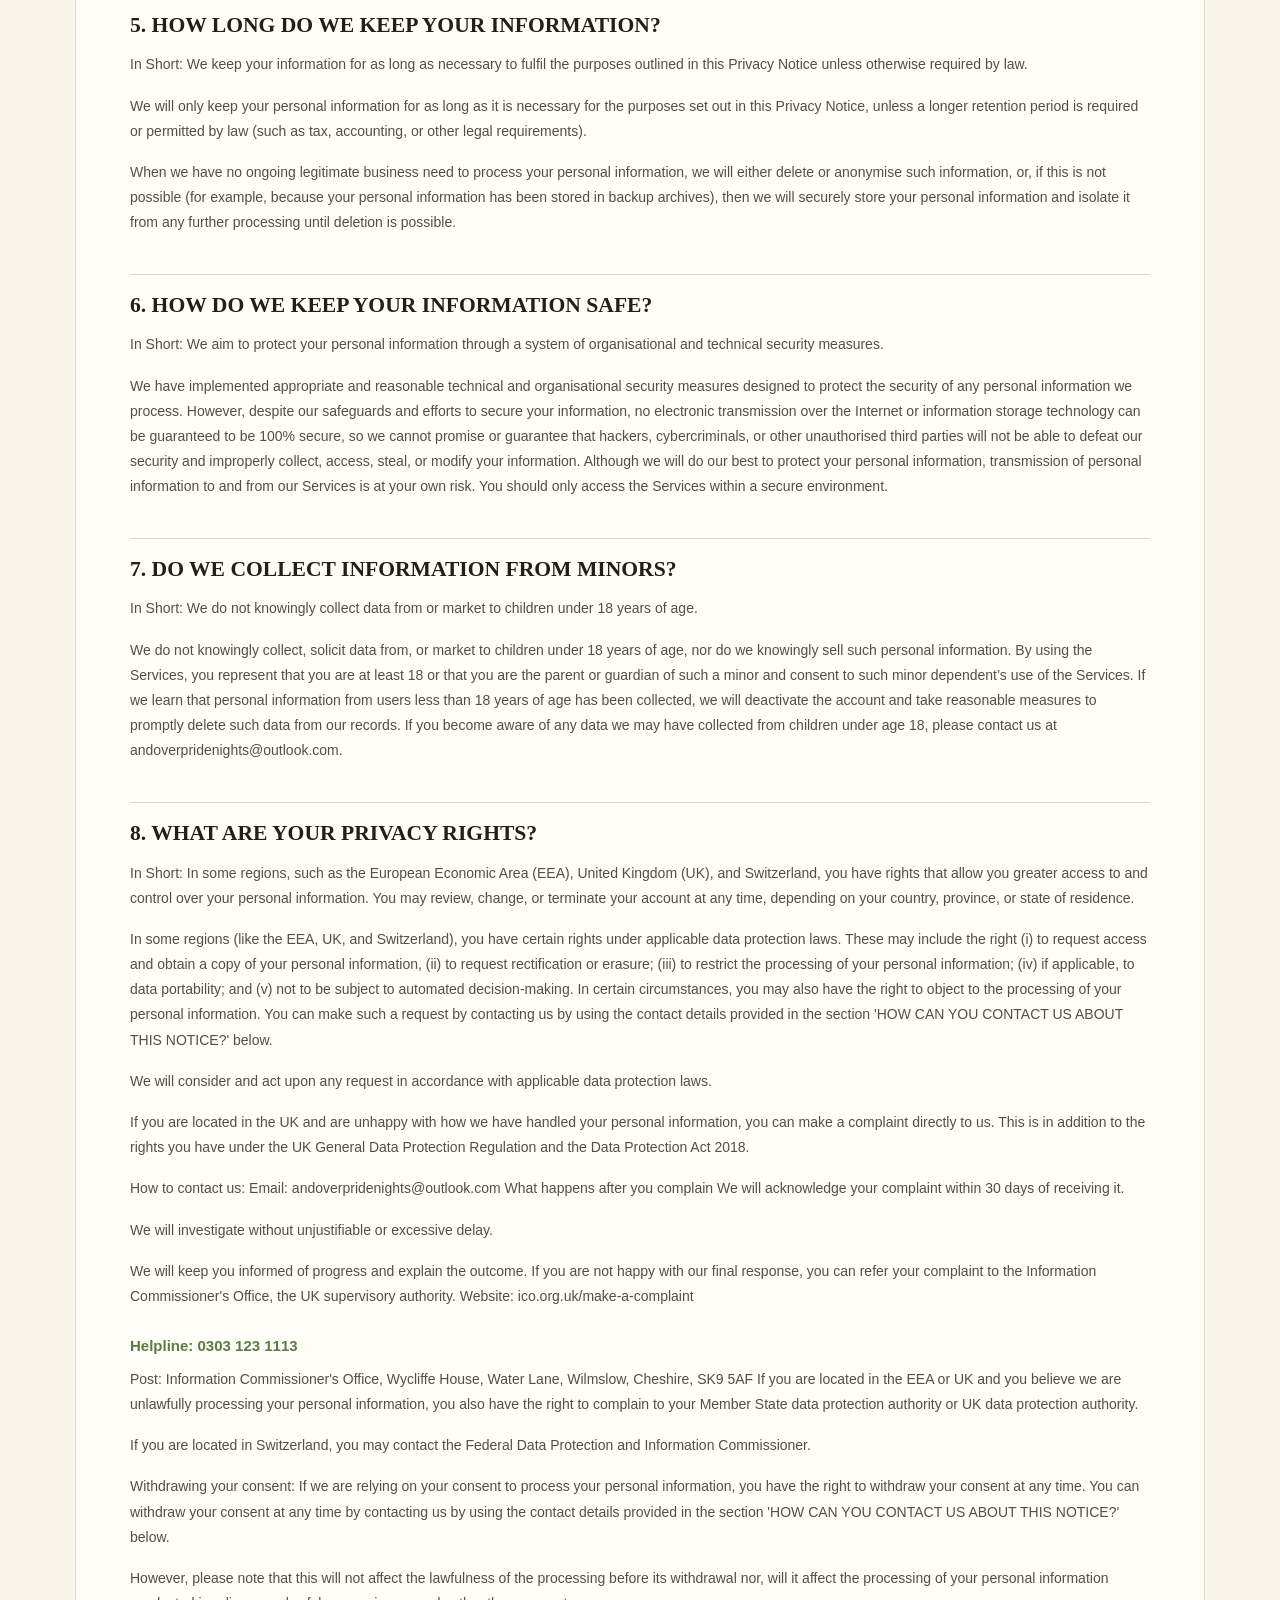
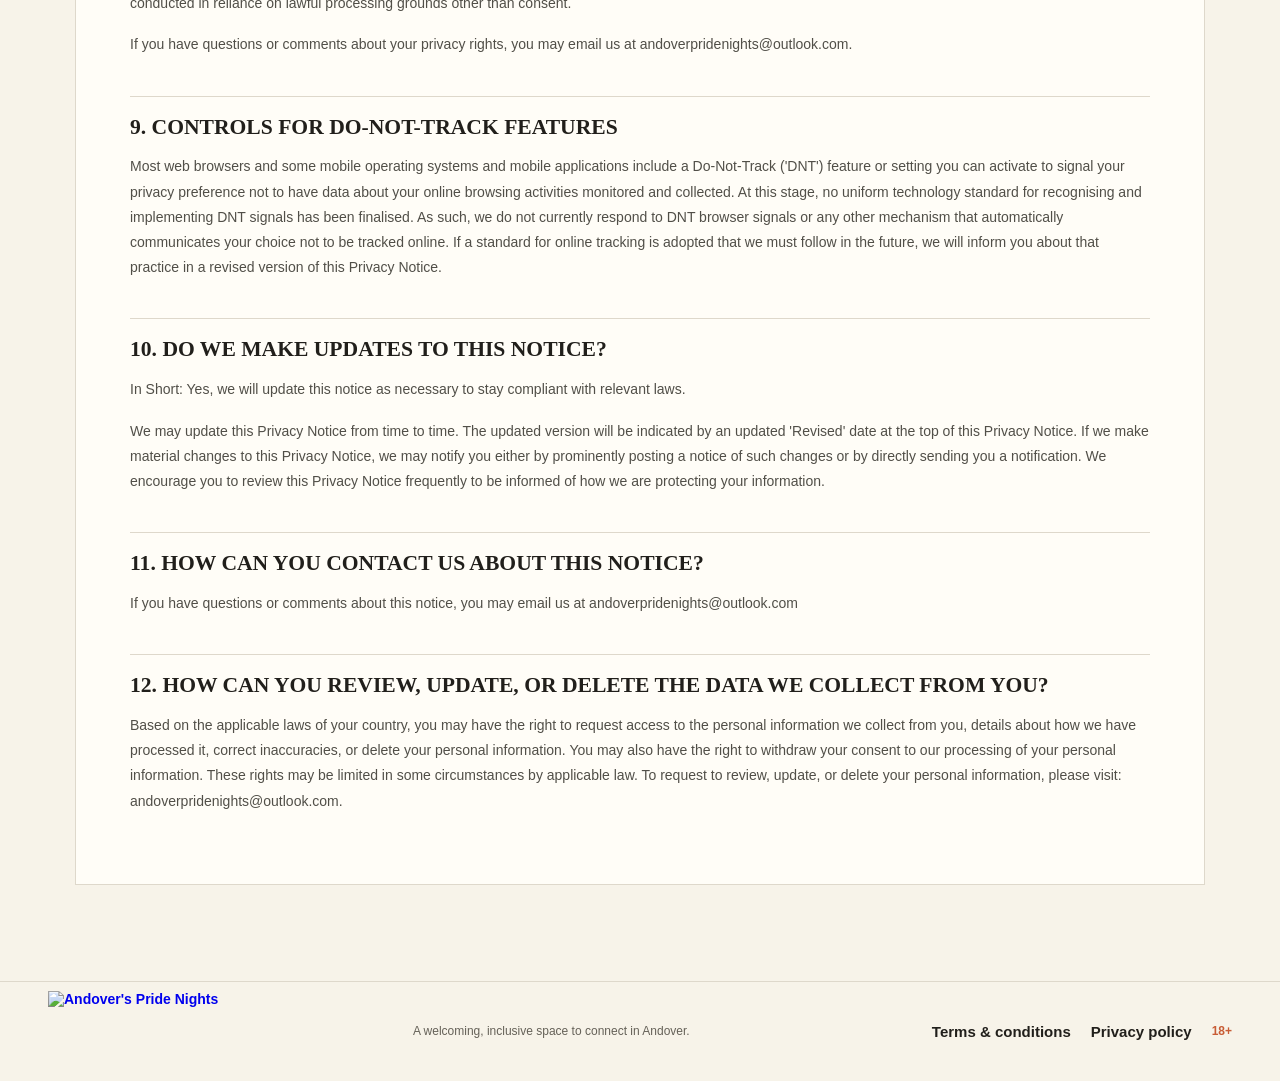
==== commit f364b62e: "change update date on privacy-policy.html" ====
--- a/terms/privacy-policy.html
+++ b/terms/privacy-policy.html
@@ -32,7 +32,7 @@
   <main class="legal-main">
     <a class="legal-back" href="../index.html">← Back to Andover's Pride Nights</a>
     <h1 class="legal-heading">PRIVACY POLICY</h1>
-    <p class="legal-updated">Last updated November 17, 2026</p>
+    <p class="legal-updated">Last updated November 22nd, 2026</p>
     <article class="legal-copy" aria-label="Privacy policy">
       <p>This Privacy Notice for andover pride nights (&#39;we&#39;, &#39;us&#39;, or &#39;our&#39;), describes how and
         why we might access, collect, store, use, and/or share (&#39;process&#39;) your personal information when you
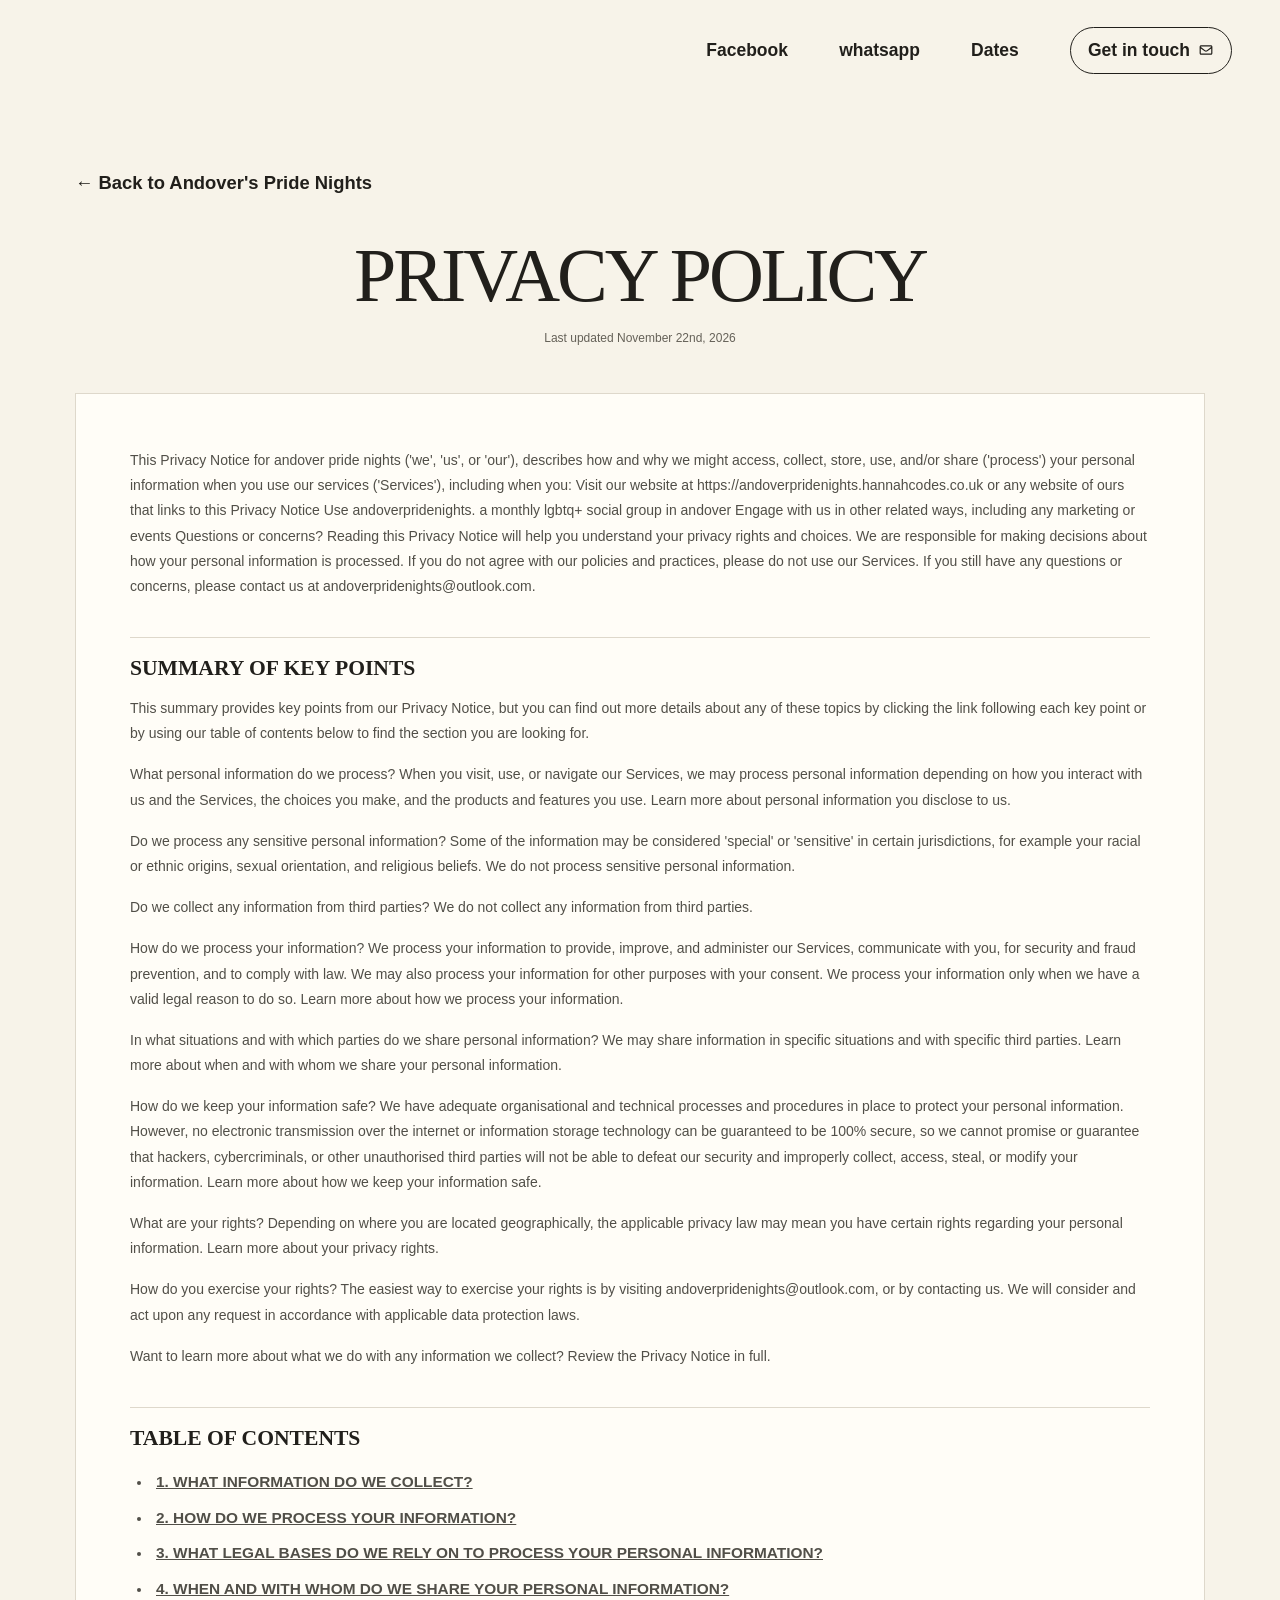
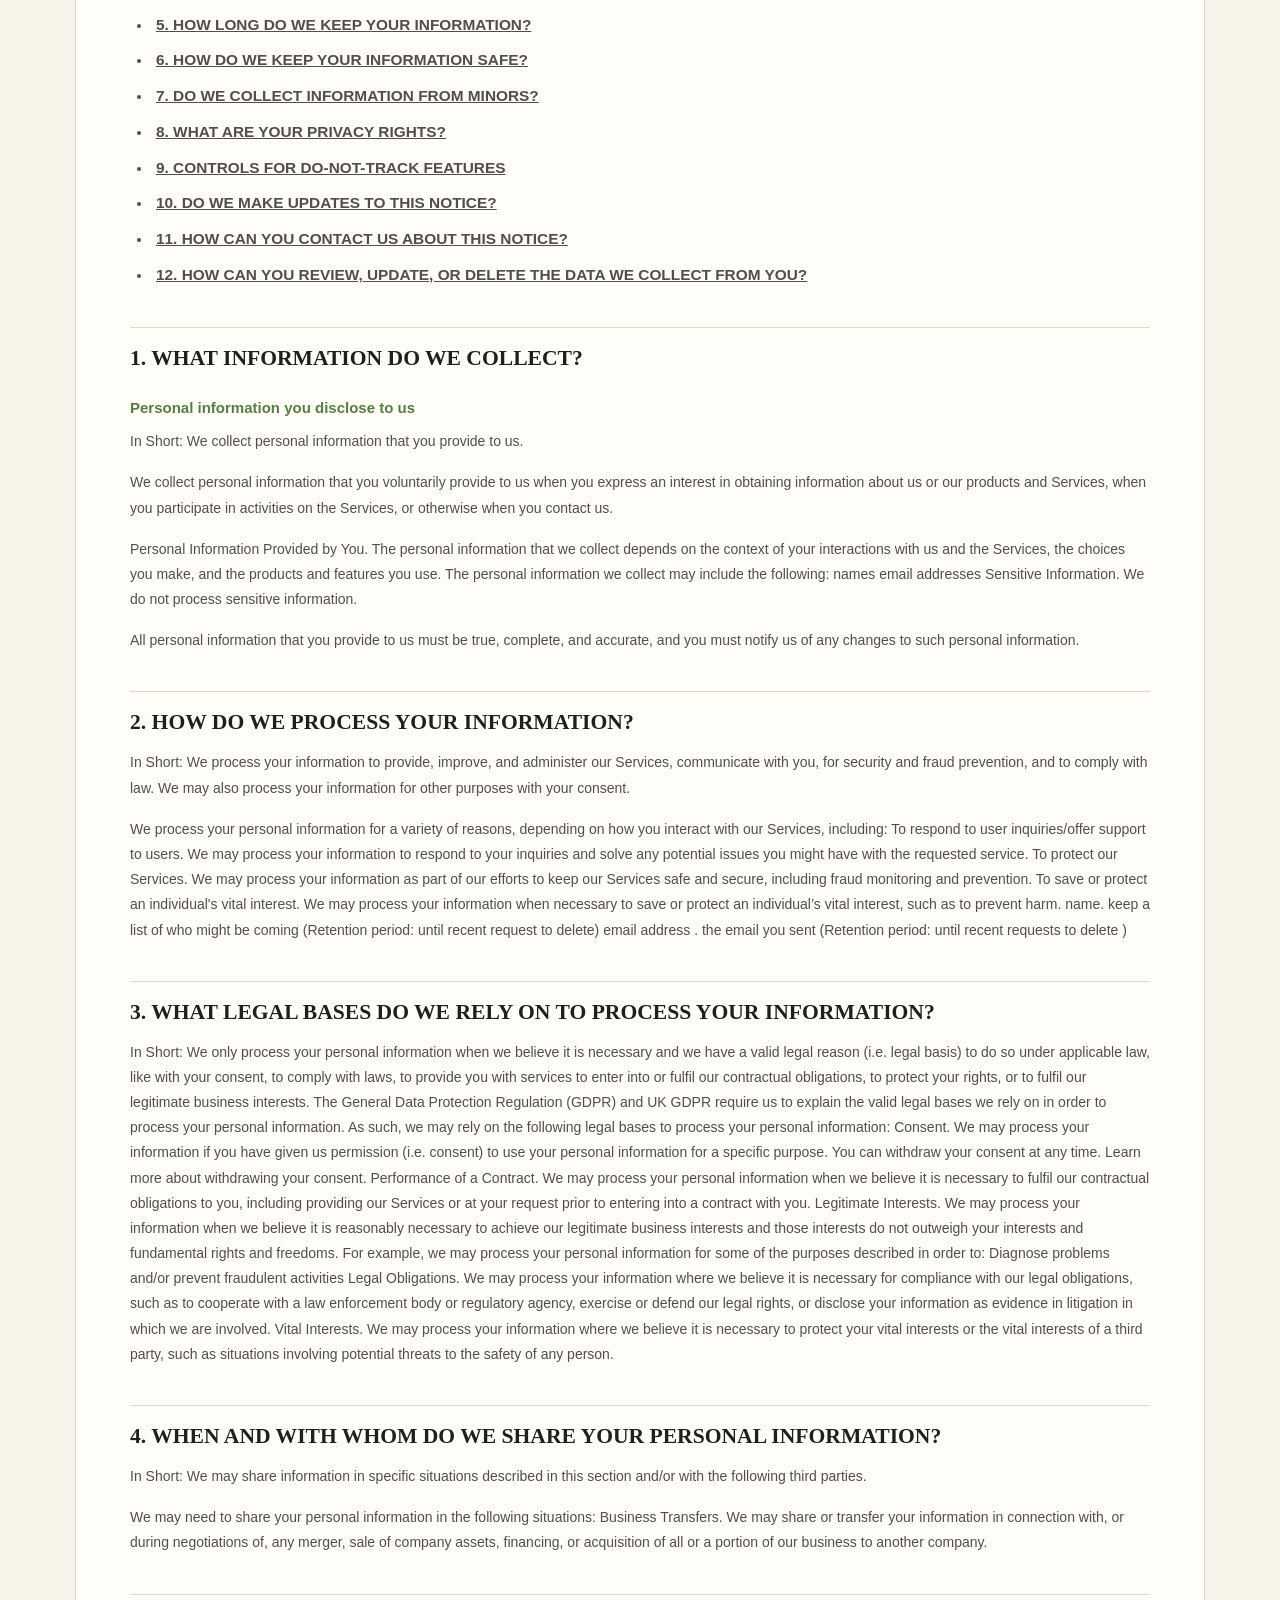
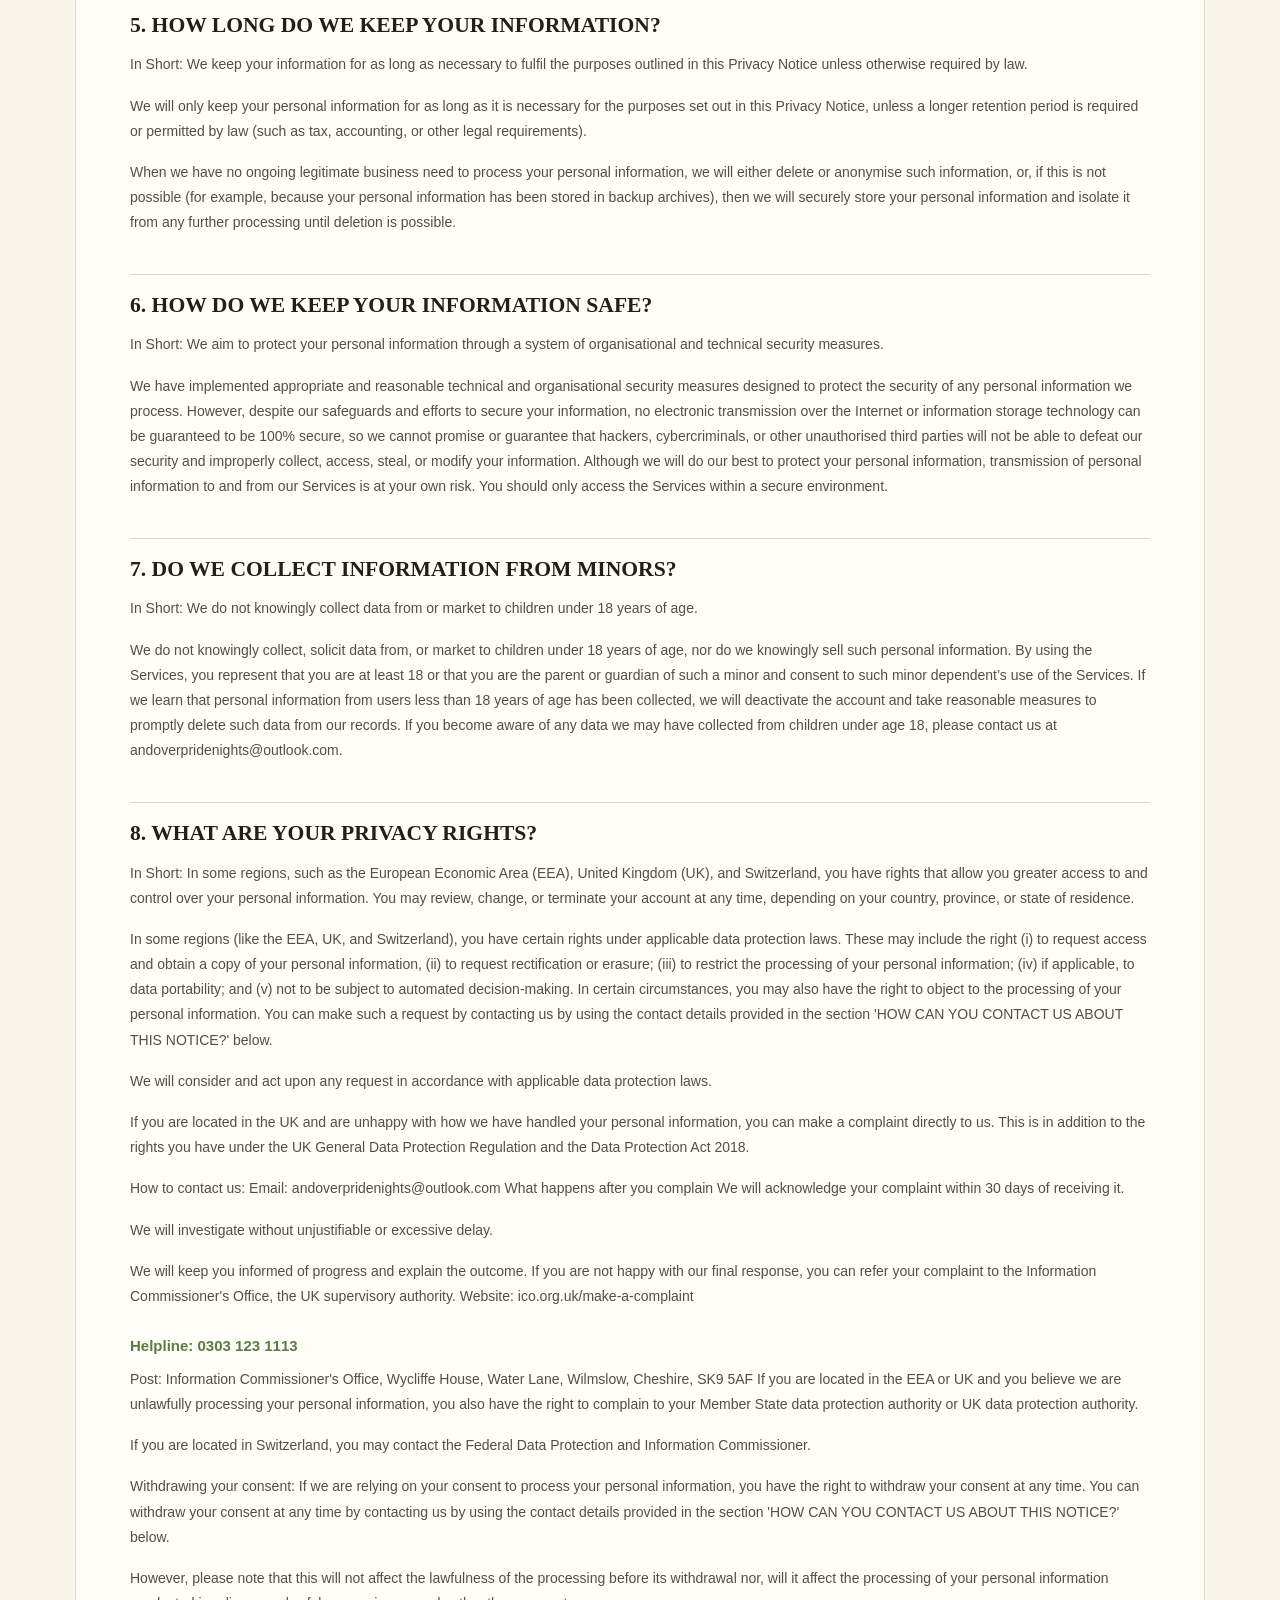
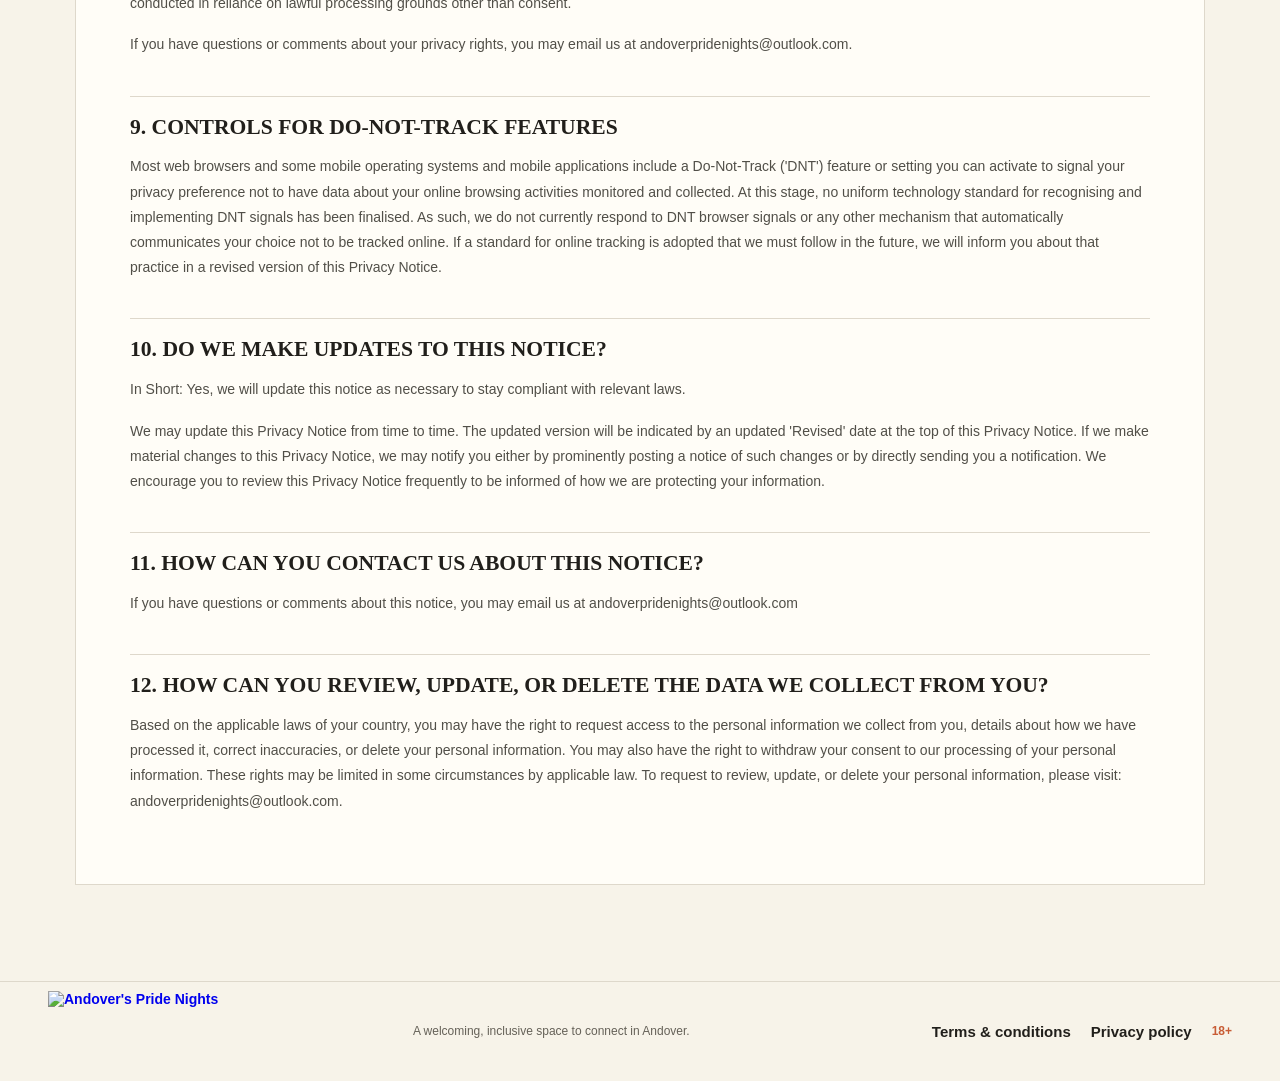
==== commit c36a625e: "added new /date link on nav bar" ====
--- a/terms/privacy-policy.html
+++ b/terms/privacy-policy.html
@@ -21,6 +21,7 @@
     <nav class="site-nav" aria-label="Main navigation">
       <a href="https://www.facebook.com/groups/1618357456269886/?ref=share">Facebook</a>
       <a href="https://chat.whatsapp.com/DTv6O6o61bpIRokKMU7D2p">whatsapp</a>
+      <a href="https://andoverpridenights.co.uk/dates">Dates</a>
       <a class="nav-cta" href="mailto:andoverpridenights@outlook.com">Get in touch <svg
           xmlns="http://www.w3.org/2000/svg"
           viewBox="0 0 640 640"><!--!Font Awesome Free v7.3.1 by @fontawesome - https://fontawesome.com License - https://fontawesome.com/license/free Copyright 2026 Fonticons, Inc.-->
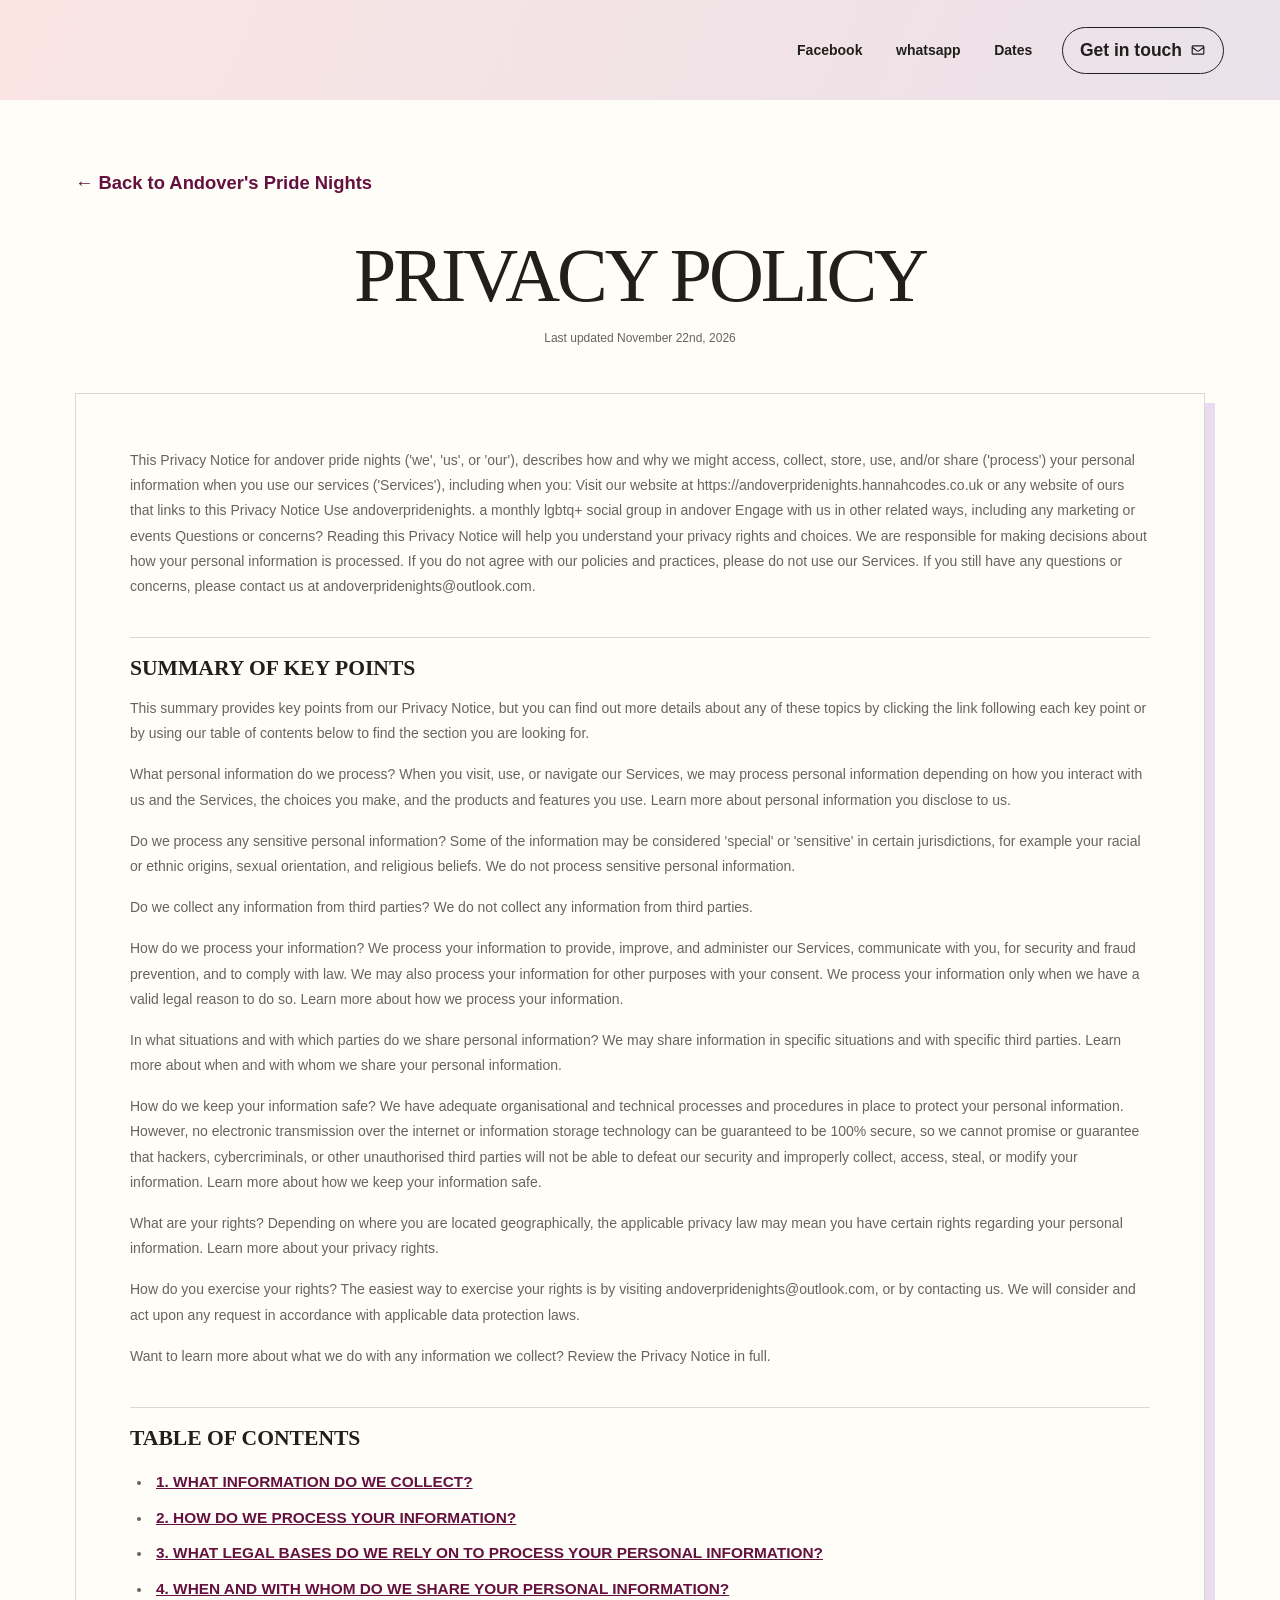
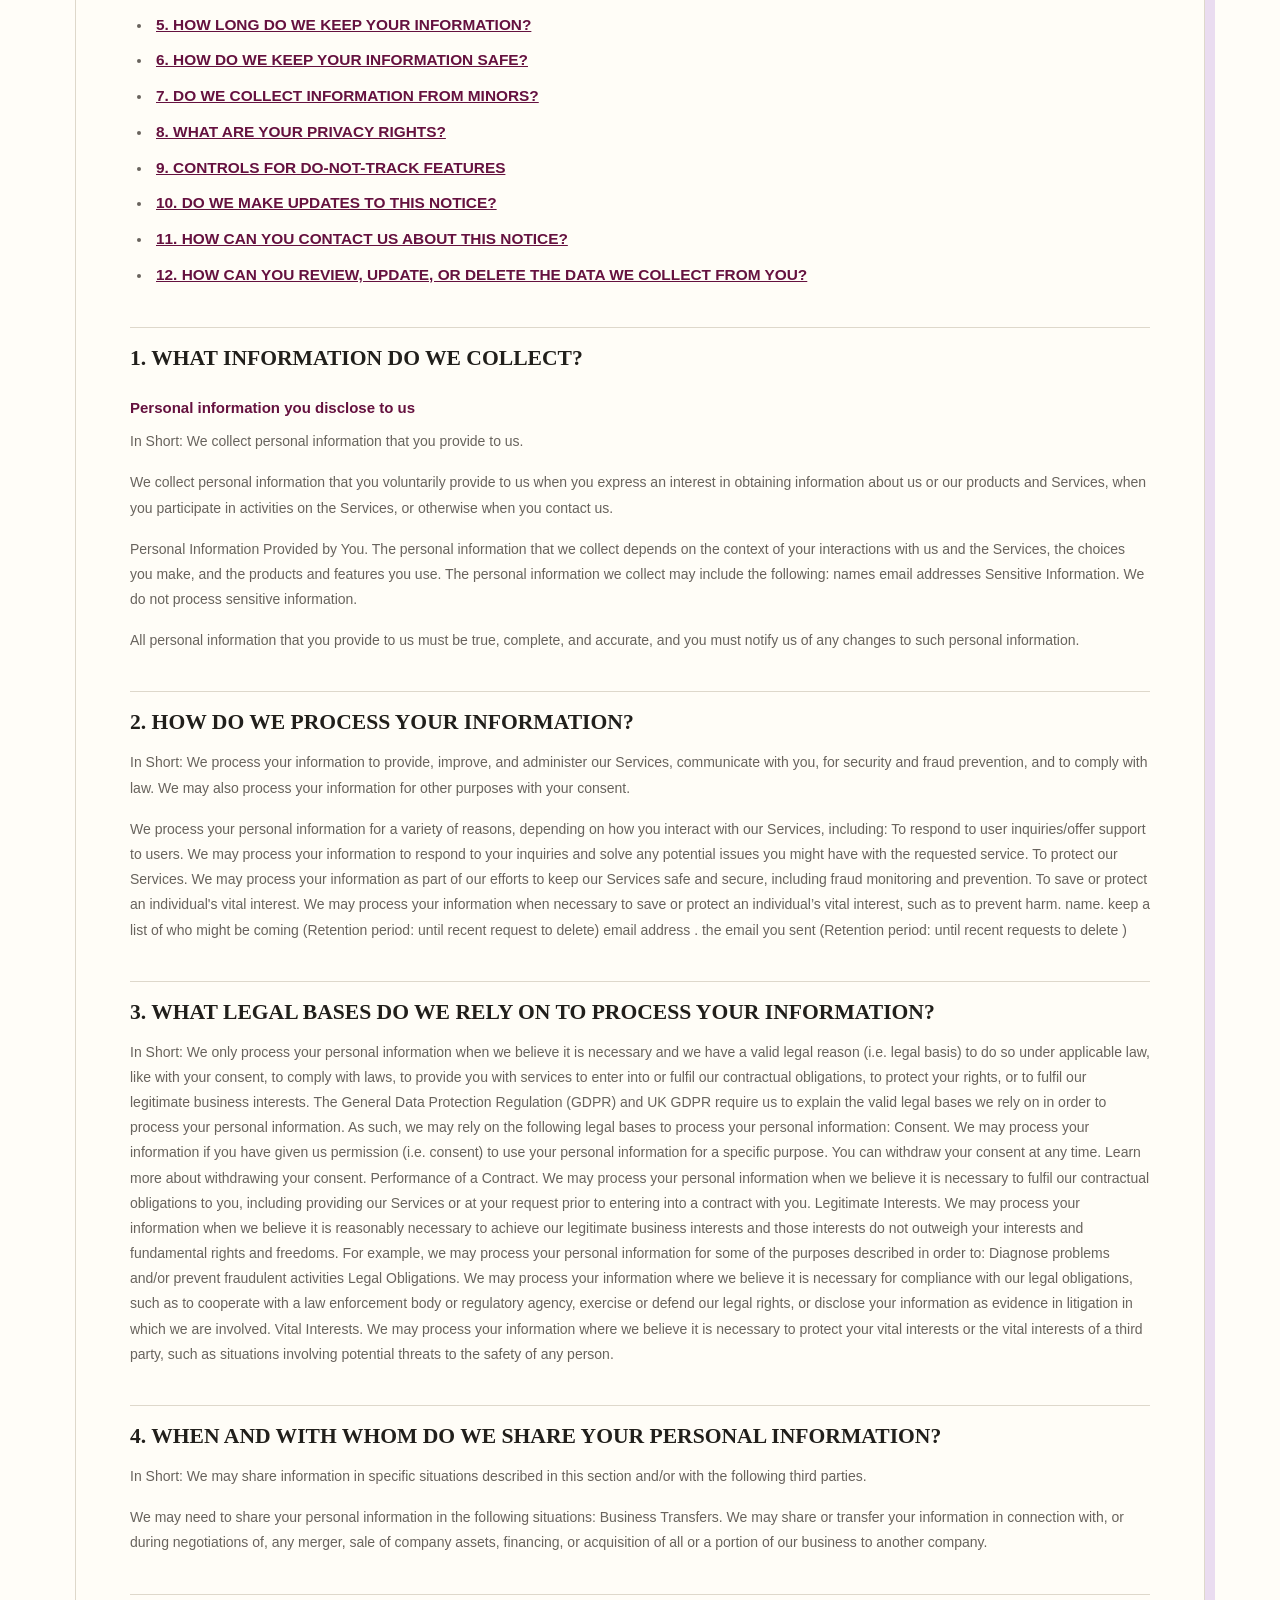
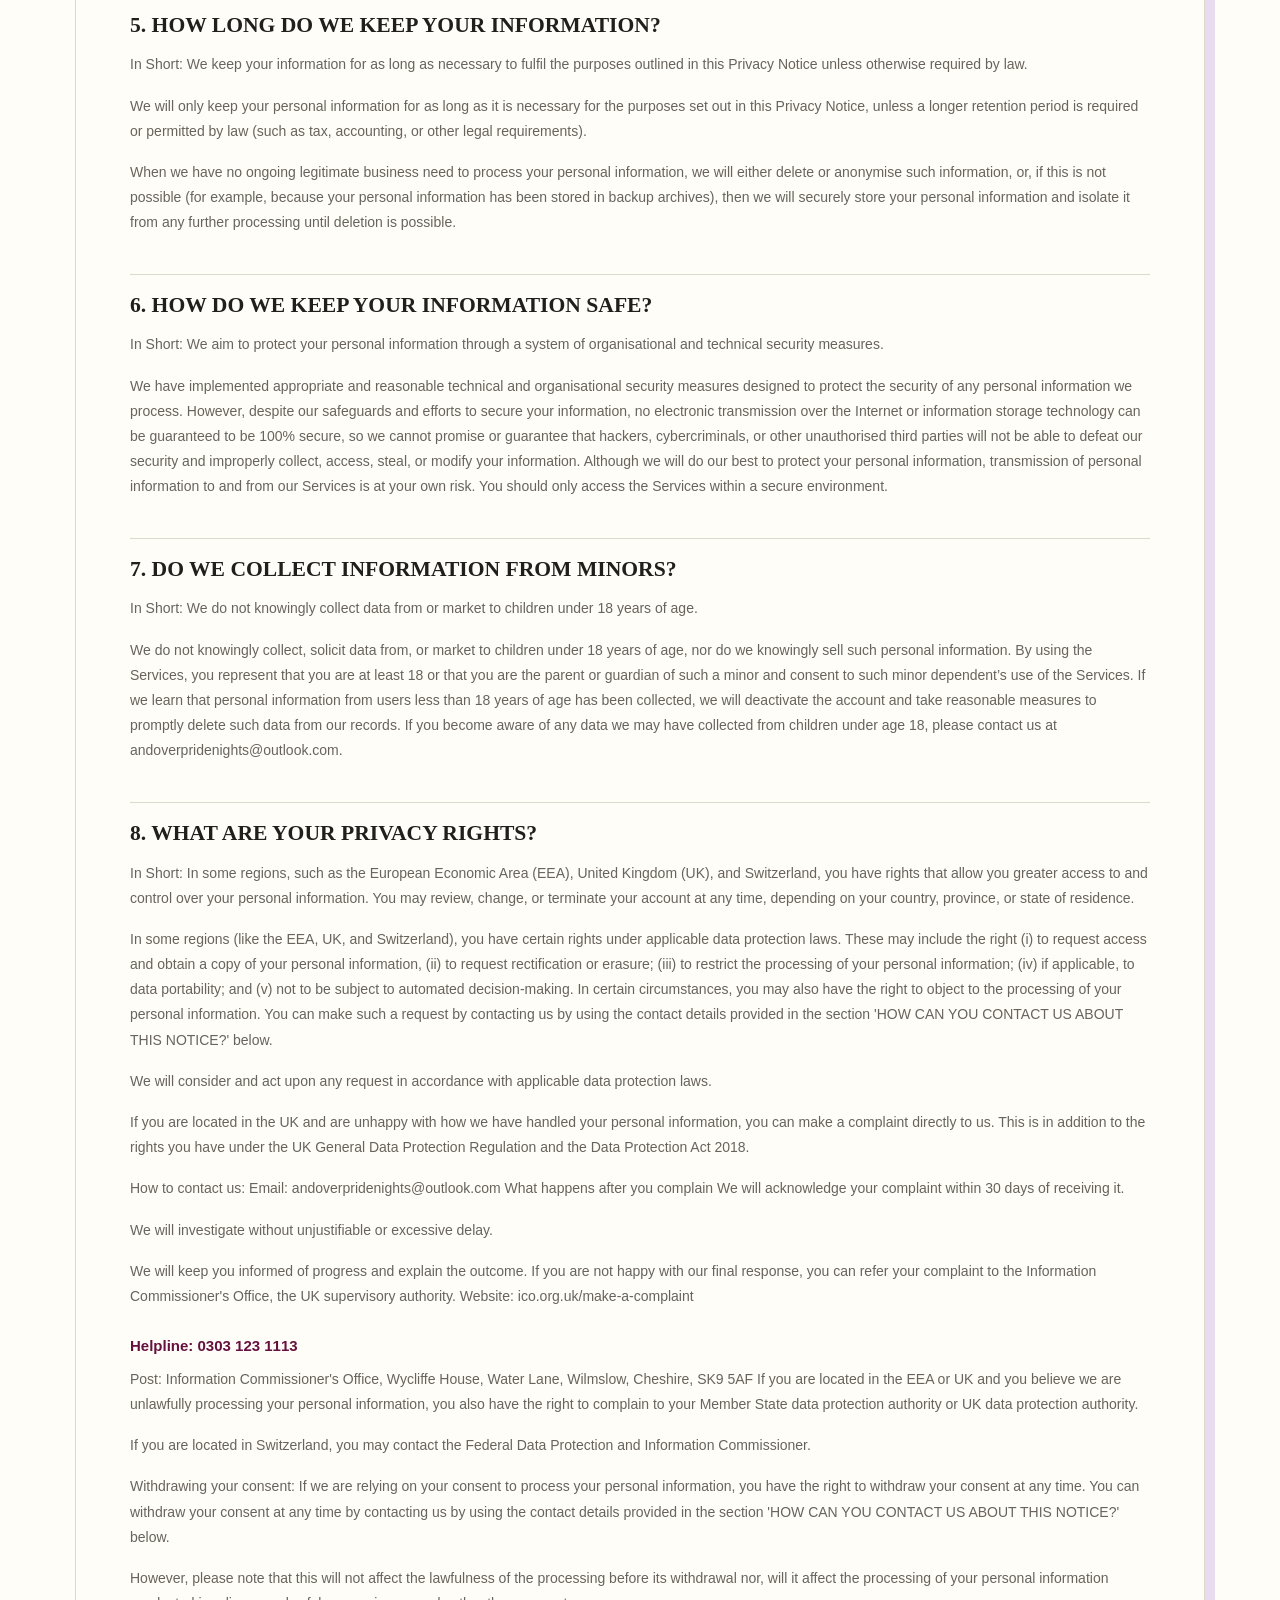
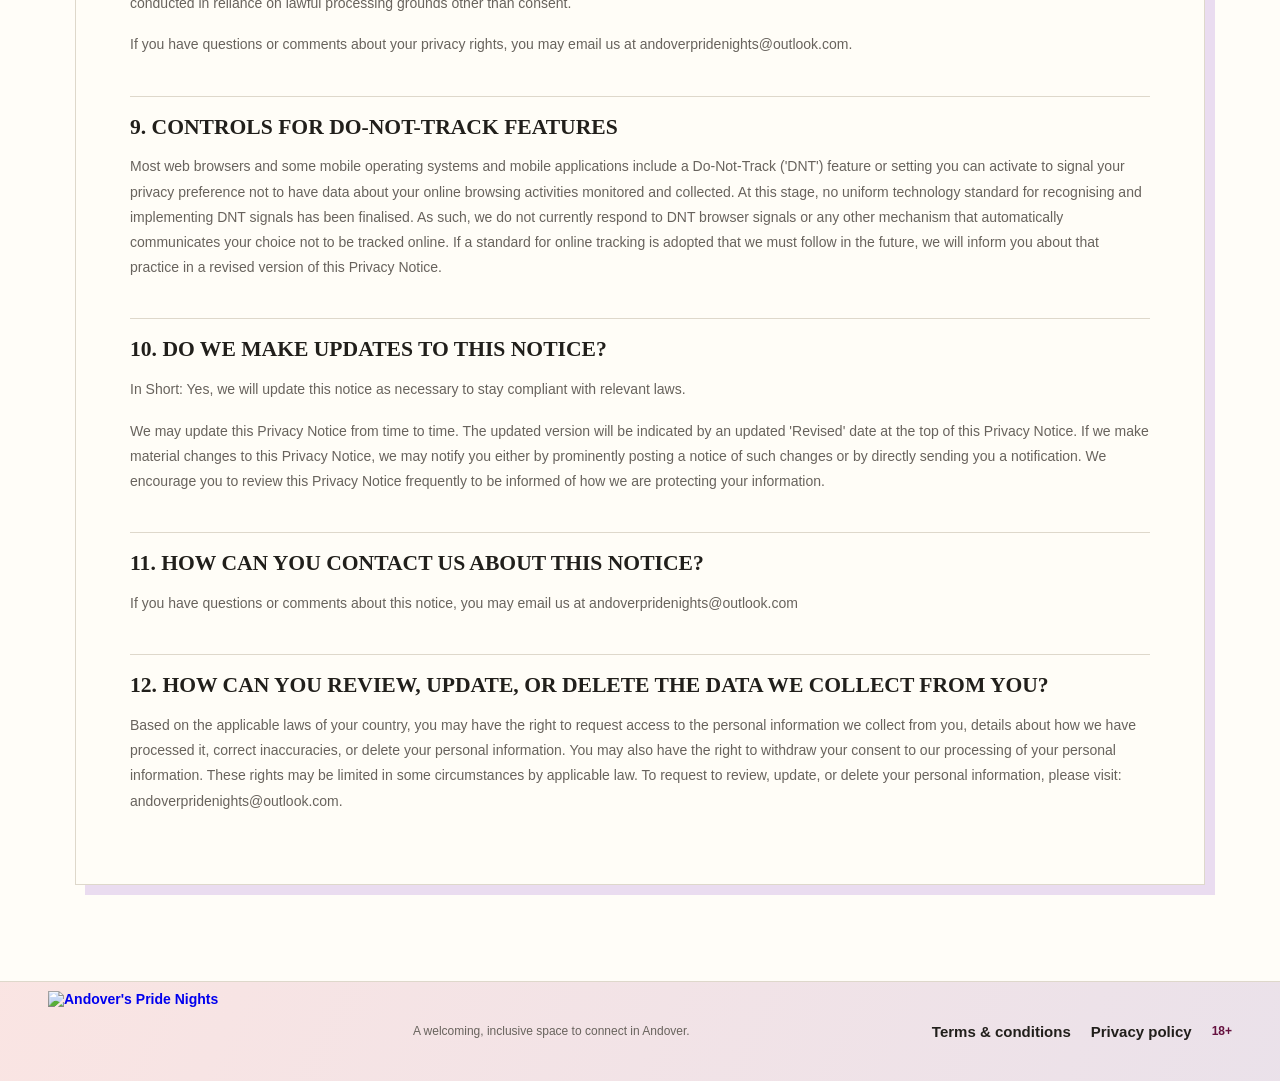
==== commit 725abfb7: "new colour palete" ====
--- a/terms/privacy-policy.html
+++ b/terms/privacy-policy.html
@@ -4,7 +4,7 @@
 <head>
   <meta charset="utf-8">
   <meta name="viewport" content="width=device-width, initial-scale=1">
-  <meta name="theme-color" content="#f7f3e9">
+  <meta name="theme-color" content="#fbf8ef">
   <link rel="icon" type="image/x-icon"
     href="https://assets.andoverpridenights.co.uk/images/logos/andover-pride-nights-new-logo.ico">
   <title>Privacy policy — Andover's Pride Nights</title>
--- a/src/css/styles.css
+++ b/src/css/styles.css
@@ -1,14 +1,20 @@
 :root {
   color-scheme: light;
-  --paper: #f7f3e9;
+  --paper: #fbf8ef;
   --paper-light: #fffdf7;
   --ink: #211f1b;
-  --muted: #656158;
-  --green: #587d43;
-  --blue: #287cba;
-  --orange: #c85c35;
-  --purple: #9946bb;
+  --muted: #68635d;
+  --blue: #9fc0d8;
+  --orange: #c75e63;
+  --pink: #efb1b8;
+  --yellow: #f1da88;
+  --purple: #a98ac1;
+  --rose-mist: #f6eaf0;
+  --lilac-mist: #eee6f3;
+  --plum: #65113f;
+  --plum-hover: #dd247a;
   --line: #ded8cb;
+  --link: #65113f;
   font-family: "Shantell Sans", cursive;
   --serif: "Shantell Sans", cursive;
   --sans: "Aptos", "Segoe UI", Arial, sans-serif;
@@ -40,6 +46,24 @@
   margin: 0 auto;
 }
 
+.site-header::before {
+  position: absolute;
+  z-index: -1;
+  top: 0;
+  bottom: 0;
+  left: 50%;
+  width: 100vw;
+  transform: translateX(-50%);
+  background:
+    linear-gradient(
+      115deg,
+      rgba(239, 177, 184, 0.32),
+      rgba(169, 138, 193, 0.24)
+    ),
+    var(--paper-light);
+  content: "";
+}
+
 .wordmark {
   display: inline-flex;
   align-items: center;
@@ -70,8 +94,14 @@
 .site-nav {
   display: flex;
   align-items: center;
-  gap: clamp(22px, 4vw, 58px);
+  gap: clamp(12px, 2vw, 28px);
+  padding: 7px 8px 7px 20px;
+  border-radius: 999px;
   font-size: 14px;
+}
+
+.nav-toggle {
+  display: none;
 }
 
 .site-nav a,
@@ -82,14 +112,39 @@
   font-size: 1.25em;
 }
 
+.site-nav a:not(.nav-cta) {
+  position: relative;
+  padding: 8px 4px;
+  font-size: 1em;
+}
+
+.site-nav a:not(.nav-cta)::after {
+  position: absolute;
+  right: 4px;
+  bottom: 3px;
+  left: 4px;
+  height: 2px;
+  transform: scaleX(0);
+  border-radius: 999px;
+  content: "";
+  transition: transform 160ms ease;
+}
+
+.site-nav a:not(.nav-cta):hover {
+  text-decoration: none;
+}
+
+.site-nav a:not(.nav-cta):hover::after {
+  transform: scaleX(1);
+}
+
 .site-nav a:not(.nav-cta):hover,
 .footer-links a:hover {
   text-decoration: underline;
   text-underline-offset: 4px;
-  color: var(--green);
+  color: var(--link);
   font-weight: bold;
 }
-
 .nav-cta {
   display: inline-flex;
   align-items: center;
@@ -99,10 +154,15 @@
   border: 1px solid var(--ink);
   border-radius: 999px;
   white-space: nowrap;
+  transition:
+    background-color 160ms ease,
+    border-color 160ms ease,
+    color 160ms ease;
 }
 .nav-cta:hover {
-  background: var(--green);
-  color: white;
+  background: var(--plum);
+  color: var(--paper-light);
+  border-color: var(--plum);
 }
 .nav-cta svg,
 .button-primary svg {
@@ -121,10 +181,30 @@
   position: relative;
   min-height: 680px;
   overflow: hidden;
+  background:
+    linear-gradient(
+        115deg,
+        rgba(239, 177, 184, 0.32),
+        rgba(169, 138, 193, 0.24)
+      )
+      100% 100% no-repeat,
+    var(--paper-light);
+}
+
+.hero::after {
+  position: absolute;
+  z-index: 0;
+  top: clamp(110px, 16vw, 210px);
+  right: 0;
+  bottom: 0;
+  left: 0;
+  background: #fff;
+  content: "";
 }
 
 .rainbow-arc {
   position: absolute;
+  z-index: 1;
   top: 0;
   left: 0;
   width: 100%;
@@ -134,6 +214,7 @@
 
 .hero-inner {
   position: relative;
+  z-index: 2;
   display: grid;
   grid-template-columns: 1.1fr 0.9fr;
   align-items: center;
@@ -164,7 +245,7 @@
   width: 8px;
   height: 8px;
   border-radius: 50%;
-  background: var(--green);
+  background: var(--pink);
 }
 
 h1,
@@ -186,7 +267,7 @@
 .hero h1 em,
 .section-heading h2 em,
 .contact-section h2 em {
-  color: var(--green);
+  color: var(--plum);
   font-weight: 400;
 }
 
@@ -216,7 +297,8 @@
   text-decoration: none;
   transition:
     transform 160ms ease,
-    background-color 160ms ease;
+    background-color 160ms ease,
+    color 160ms ease;
 }
 
 .button-primary {
@@ -227,7 +309,7 @@
 }
 
 .button-primary:hover {
-  background: var(--green);
+  background: var(--plum);
 }
 
 .age-note {
@@ -237,7 +319,7 @@
 
 .age-note span {
   margin-right: 5px;
-  color: var(--orange);
+  color: var(--plum);
   font-weight: 700;
 }
 
@@ -260,7 +342,7 @@
   padding: 32px;
   transform: rotate(4deg);
   border: 1px solid var(--ink);
-  background: #e7d2ef;
+  background: #ead4ed;
   box-shadow: 12px 14px 0 var(--ink);
 }
 
@@ -300,14 +382,14 @@
 .orbit-one {
   width: 360px;
   height: 360px;
-  background: #f2d47f;
+  background: var(--yellow);
 }
 
 .orbit-two {
   width: 420px;
   height: 220px;
   transform: rotate(-35deg);
-  background: #b7d8aa;
+  background: var(--pink);
 }
 
 .art-sparkle {
@@ -367,7 +449,7 @@
   align-items: end;
   gap: 12%;
   padding: 112px max(80px, calc((100% - 1120px) / 2));
-  background: var(--paper-light);
+  background: var(--rose-mist);
 }
 
 .section-heading .eyebrow {
@@ -397,21 +479,24 @@
 }
 
 .text-link {
-  color: var(--link);
+  color: var(--black);
   font-size: 14px;
   font-weight: 700;
   text-decoration-thickness: 1px;
   text-underline-offset: 5px;
   font-weight: bold;
   font-size: 1.25em;
+  transition: color 160ms ease;
 }
 .text-link:hover {
-  color: var(--green);
+  color: var(--link);
   font-weight: bold;
   font-size: 1.25em;
 }
 
 .details-section {
+  position: relative;
+  isolation: isolate;
   display: grid;
   grid-template-columns: repeat(3, 1fr);
   gap: 15px;
@@ -420,23 +505,48 @@
   padding: 92px 0 105px;
 }
 
+.details-section::before {
+  position: absolute;
+  z-index: -1;
+  top: 0;
+  bottom: 0;
+  left: 50%;
+  width: 100vw;
+  transform: translateX(-50%);
+  background: var(--lilac-mist);
+  content: "";
+}
+
 .detail-card {
   position: relative;
   min-height: 300px;
-  padding: 28px;
-  border: 1px solid var(--ink);
-}
-
-.detail-card-green {
-  background: #dce8d1;
+  padding: 26px 32px;
+}
+
+.detail-card::after {
+  position: absolute;
+  top: 24px;
+  right: -8px;
+  bottom: 24px;
+  width: 1px;
+  background: rgba(101, 17, 63, 0.18);
+  content: "";
+}
+
+.detail-card:last-child::after {
+  display: none;
+}
+
+.detail-card-pink {
+  background: transparent;
 }
 
 .detail-card-blue {
-  background: #d8e8f1;
+  background: transparent;
 }
 
 .detail-card-lilac {
-  background: #e8dcee;
+  background: transparent;
 }
 
 .detail-number {
@@ -446,13 +556,26 @@
 }
 .detail-icon-2 {
   display: block;
-  fill: #c288db;
-  width: 60px;
-  height: 60px;
+  width: 68px;
+  height: 68px;
+  padding: 16px;
+  border-radius: 50%;
+  fill: var(--plum-hover);
+  background: #f2dce1;
+}
+
+.detail-card-blue .detail-icon-2 {
+  fill: #73558f;
+  background: #dce8f1;
+}
+
+.detail-card-lilac .detail-icon-2 {
+  fill: #73558f;
+  background: #eadcf0;
 }
 .detail-label {
-  margin: 36px 0 10px;
-  color: var(--muted);
+  margin: 28px 0 10px;
+  color: var(--plum);
   font-size: 12px;
   letter-spacing: 0.06em;
   text-transform: uppercase;
@@ -470,7 +593,7 @@
 .detail-card > p:last-child {
   max-width: 280px;
   margin-bottom: 0;
-  color: #514f48;
+  color: var(--muted);
   font-size: 14px;
   line-height: 1.7;
 }
@@ -479,14 +602,14 @@
   position: relative;
   overflow: hidden;
   padding: 90px 24px 82px;
-  background: var(--green);
+  background: var(--plum);
   color: var(--paper-light);
   text-align: center;
 }
 
 .contact-section .eyebrow {
   justify-content: center;
-  color: #e2e8db;
+  color: #f2dfe9;
 }
 
 .contact-section h2 {
@@ -495,13 +618,13 @@
 }
 
 .contact-section h2 em {
-  color: #e9d2f3;
+  color: #efb9ce;
 }
 
 .contact-copy {
   max-width: 445px;
   margin: 0 auto 25px;
-  color: #e2e8db;
+  color: #f2dfe9;
   font-size: 16px;
   line-height: 1.75;
 }
@@ -513,7 +636,8 @@
   width: min(100%, 620px);
   margin: 28px auto 0;
   padding: 28px;
-  color: var(--ink);
+  color: var(--paper-light);
+  background: transparent;
   text-align: left;
 }
 
@@ -572,7 +696,8 @@
 }
 
 .button-light:hover {
-  background: #314625;
+  background: var(--pink);
+  color: var(--ink);
 }
 
 .form-submit {
@@ -597,7 +722,7 @@
 }
 
 .form-status {
-  color: var(--green);
+  color: #fff3f8;
   font-weight: 600;
 }
 
@@ -619,8 +744,18 @@
   color: #e9d2f3;
   font-size: 36px;
 }
-
+footer {
+  background:
+    linear-gradient(
+      115deg,
+      rgba(239, 177, 184, 0.32),
+      rgba(169, 138, 193, 0.24)
+    ),
+    var(--paper-light);
+}
 .site-footer {
+  position: relative;
+  isolation: isolate;
   display: grid;
   grid-template-columns: 1fr 1.2fr 1fr auto;
   align-items: center;
@@ -631,10 +766,23 @@
   font-size: 12px;
 }
 
+.site-footer::before {
+  position: absolute;
+  z-index: -1;
+  top: 0;
+  bottom: 0;
+  left: 50%;
+  width: 100vw;
+  transform: translateX(-50%);
+  background: inherit;
+  content: "";
+}
+
 .footer-brand {
   font-size: 14px;
   font-weight: 700;
   text-decoration: none;
+  align-self: center;
 }
 
 .footer-brand span {
@@ -651,14 +799,18 @@
   justify-content: flex-end;
   gap: 20px;
 }
+.footer-links:hover {
+  color: var(--plum);
+}
 
 .footer-age {
-  color: var(--orange);
+  color: var(--plum);
   font-weight: 700;
 }
 
 .legal-page {
   min-height: 100vh;
+  background: rgba(255, 253, 247, 0.86);
 }
 
 .legal-main {
@@ -676,7 +828,7 @@
   font-size: 1.15em;
 }
 .legal-back:hover {
-  color: var(--green);
+  color: var(--plum);
   font-size: 14px;
   font-weight: 700;
   text-decoration: none;
@@ -689,7 +841,7 @@
   font-size: 1.1em;
 }
 .table-oc:hover {
-  color: var(--green);
+  color: var(--plum);
 }
 .legal-heading {
   margin: 38px 0 12px;
@@ -710,6 +862,7 @@
   padding: clamp(24px, 5vw, 54px);
   border: 1px solid var(--line);
   background: var(--paper-light);
+  box-shadow: 10px 10px 0 #eadcf0;
 }
 
 .legal-copy h2 {
@@ -730,14 +883,14 @@
 
 .legal-copy h3 {
   margin: 26px 0 10px;
-  color: var(--green);
+  color: var(--plum);
   font-size: 15px;
   line-height: 1.45;
 }
 
 .legal-copy p,
 .legal-copy li {
-  color: #514f48;
+  color: var(--muted);
   font-size: 14px;
   line-height: 1.8;
   overflow-wrap: anywhere;
@@ -758,7 +911,7 @@
 }
 
 .legal-copy .a_links {
-  color: var(--green);
+  color: var(--plum);
   overflow-wrap: anywhere;
 }
 
@@ -774,6 +927,14 @@
     width: calc(100% - 48px);
   }
 
+  .wordmark-logo {
+    height: 96px;
+  }
+
+  .site-nav {
+    gap: clamp(12px, 3vw, 24px);
+  }
+
   .hero-inner,
   .details-section {
     width: calc(100% - 80px);
@@ -833,22 +994,108 @@
 
 @media (max-width: 600px) {
   .site-header {
+    position: relative;
+    flex-direction: row;
+    justify-content: space-between;
     width: calc(100% - 40px);
     height: 78px;
+    gap: 12px;
   }
 
   .wordmark-logo {
     height: 54px;
-    max-width: 190px;
+    max-width: 170px;
+  }
+
+  .nav-toggle {
+    display: inline-flex;
+    align-items: center;
+    gap: 8px;
+    min-height: 44px;
+    padding: 8px 10px;
+    border: 1px solid rgba(101, 17, 63, 0.24);
+    border-radius: 999px;
+    background:
+      linear-gradient(
+        115deg,
+        rgba(239, 177, 184, 0.32),
+        rgba(169, 138, 193, 0.24)
+      ),
+      var(--paper-light);
+    color: var(--ink);
+    font-family: var(--sans);
+    font-size: 12px;
+    font-weight: 700;
+  }
+
+  .nav-toggle-icon {
+    display: flex;
+    flex-direction: column;
+    justify-content: space-between;
+    width: 18px;
+    height: 14px;
+  }
+
+  .nav-toggle-icon span {
+    display: block;
+    width: 100%;
+    height: 2px;
+    border-radius: 2px;
+    background: currentColor;
+    transition:
+      transform 160ms ease,
+      opacity 160ms ease;
+  }
+
+  .nav-toggle[aria-expanded="true"] .nav-toggle-icon span:nth-child(1) {
+    transform: translateY(6px) rotate(45deg);
+  }
+
+  .nav-toggle[aria-expanded="true"] .nav-toggle-icon span:nth-child(2) {
+    opacity: 0;
+  }
+
+  .nav-toggle[aria-expanded="true"] .nav-toggle-icon span:nth-child(3) {
+    transform: translateY(-6px) rotate(-45deg);
   }
 
   .site-nav {
-    gap: 15px;
-  }
-
-  .nav-cta {
-    padding: 10px 13px;
-    font-size: 11px;
+    position: absolute;
+    top: 68px;
+    left: 0;
+    right: 0;
+    z-index: 10;
+    display: none;
+    align-items: stretch;
+    gap: 0;
+    padding: 8px;
+    border: 1px solid rgba(33, 31, 27, 0.12);
+    border-radius: 16px;
+    background:
+      linear-gradient(
+        115deg,
+        rgba(239, 177, 184, 0.32),
+        rgba(169, 138, 193, 0.24)
+      ),
+      var(--paper-light);
+    box-shadow: 0 14px 30px rgba(33, 31, 27, 0.12);
+  }
+
+  .site-nav.is-open {
+    display: flex;
+    flex-direction: column;
+  }
+
+  .site-nav a {
+    padding: 11px 12px;
+    font-size: 14px;
+  }
+
+  .site-nav .nav-cta {
+    margin-top: 4px;
+    align-self: stretch;
+    padding: 11px 12px;
+    font-size: 12px;
   }
 
   .hero {
@@ -866,8 +1113,8 @@
     gap: 10px;
     width: calc(100% - 48px);
     min-height: 0;
-    margin-top: 90px;
-    padding: 32px 0 46px;
+    margin-top: 155px;
+    padding: 20px 0 46px;
   }
 
   .hero-copy {
@@ -909,18 +1156,45 @@
 
   .details-section {
     grid-template-columns: 1fr;
-    gap: 12px;
+    gap: 0;
     width: calc(100% - 48px);
     padding: 52px 0 70px;
   }
 
   .detail-card {
-    min-height: 260px;
-    padding: 25px;
+    display: grid;
+    grid-template-columns: 68px minmax(0, 1fr);
+    column-gap: 18px;
+    min-height: 0;
+    padding: 24px 0;
+  }
+
+  .detail-card::after {
+    top: auto;
+    right: 0;
+    bottom: 0;
+    left: 86px;
+    width: auto;
+    height: 1px;
+  }
+
+  .detail-number {
+    display: none;
+  }
+
+  .detail-icon-2 {
+    grid-column: 1;
+    grid-row: 1 / span 3;
+  }
+
+  .detail-label,
+  .detail-card h3,
+  .detail-card > p:last-child {
+    grid-column: 2;
   }
 
   .detail-label {
-    margin-top: 30px;
+    margin: 4px 0 8px;
   }
 
   .contact-section {
